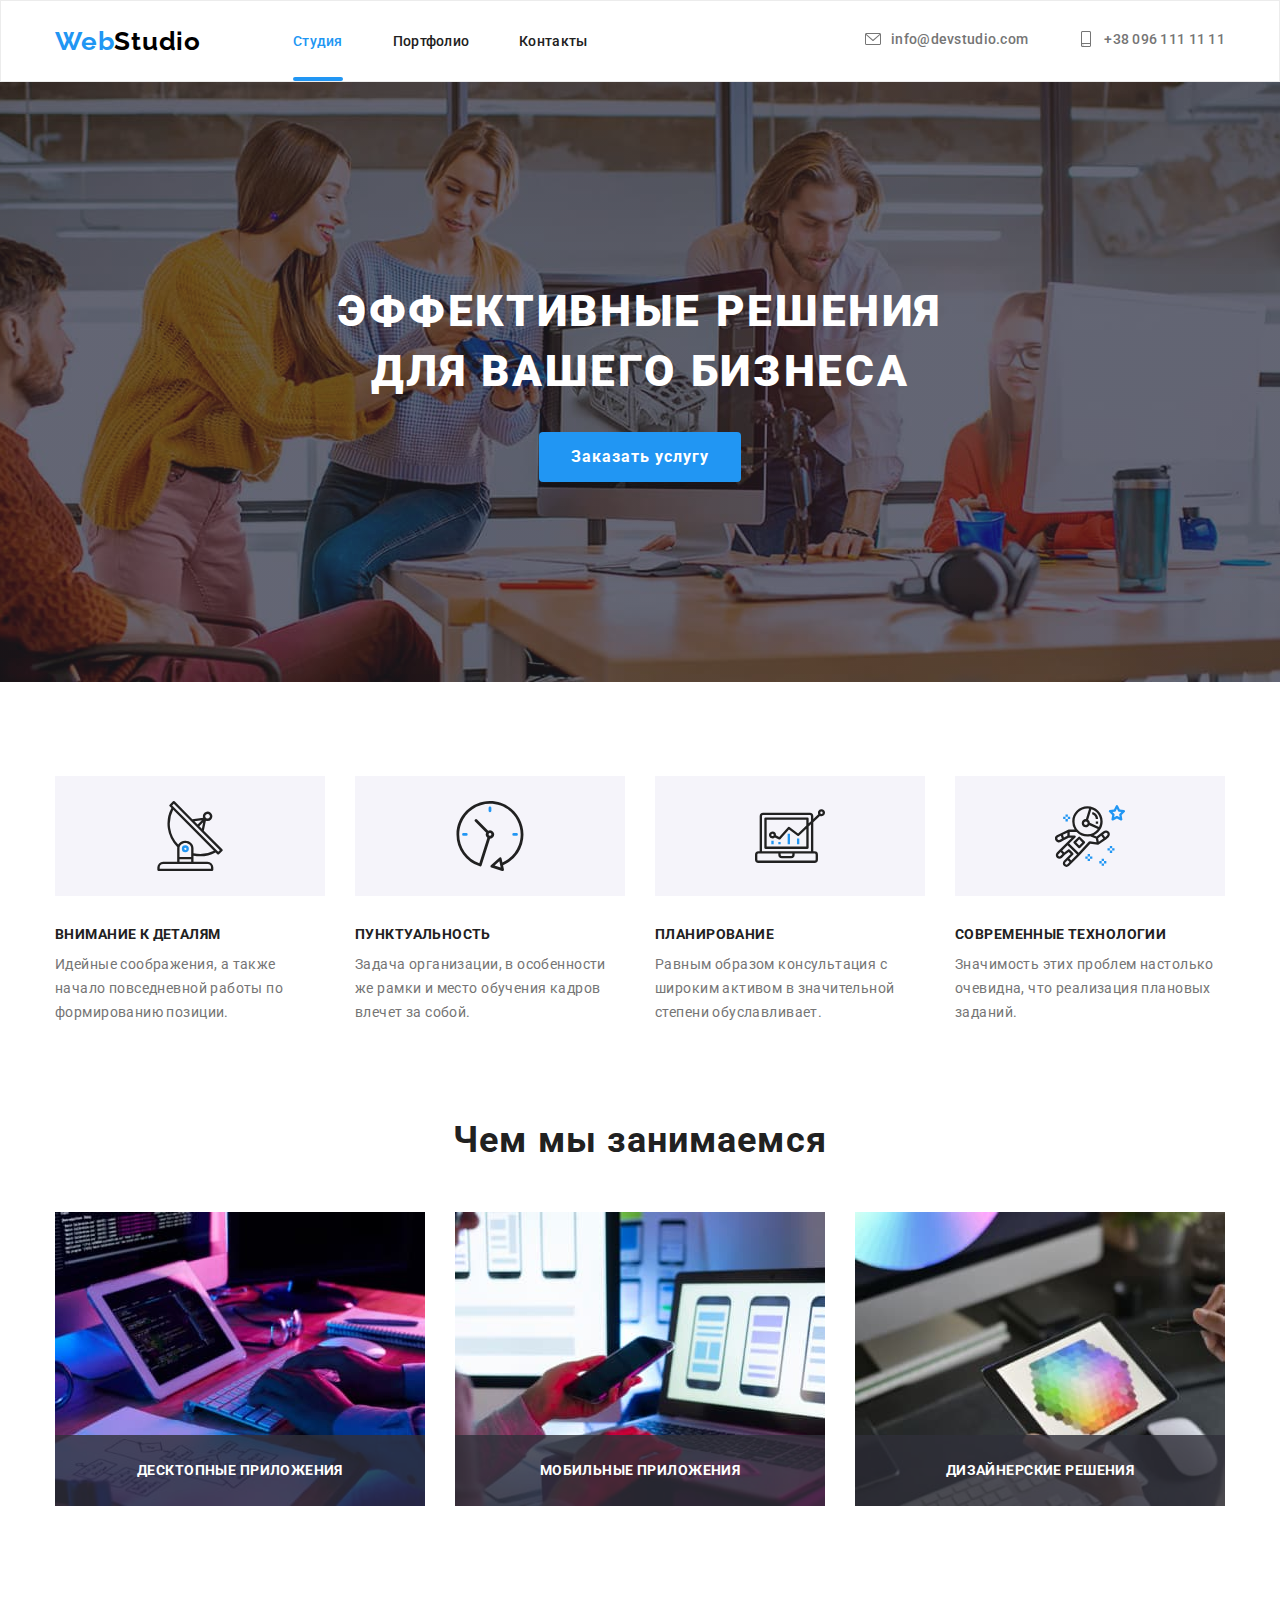
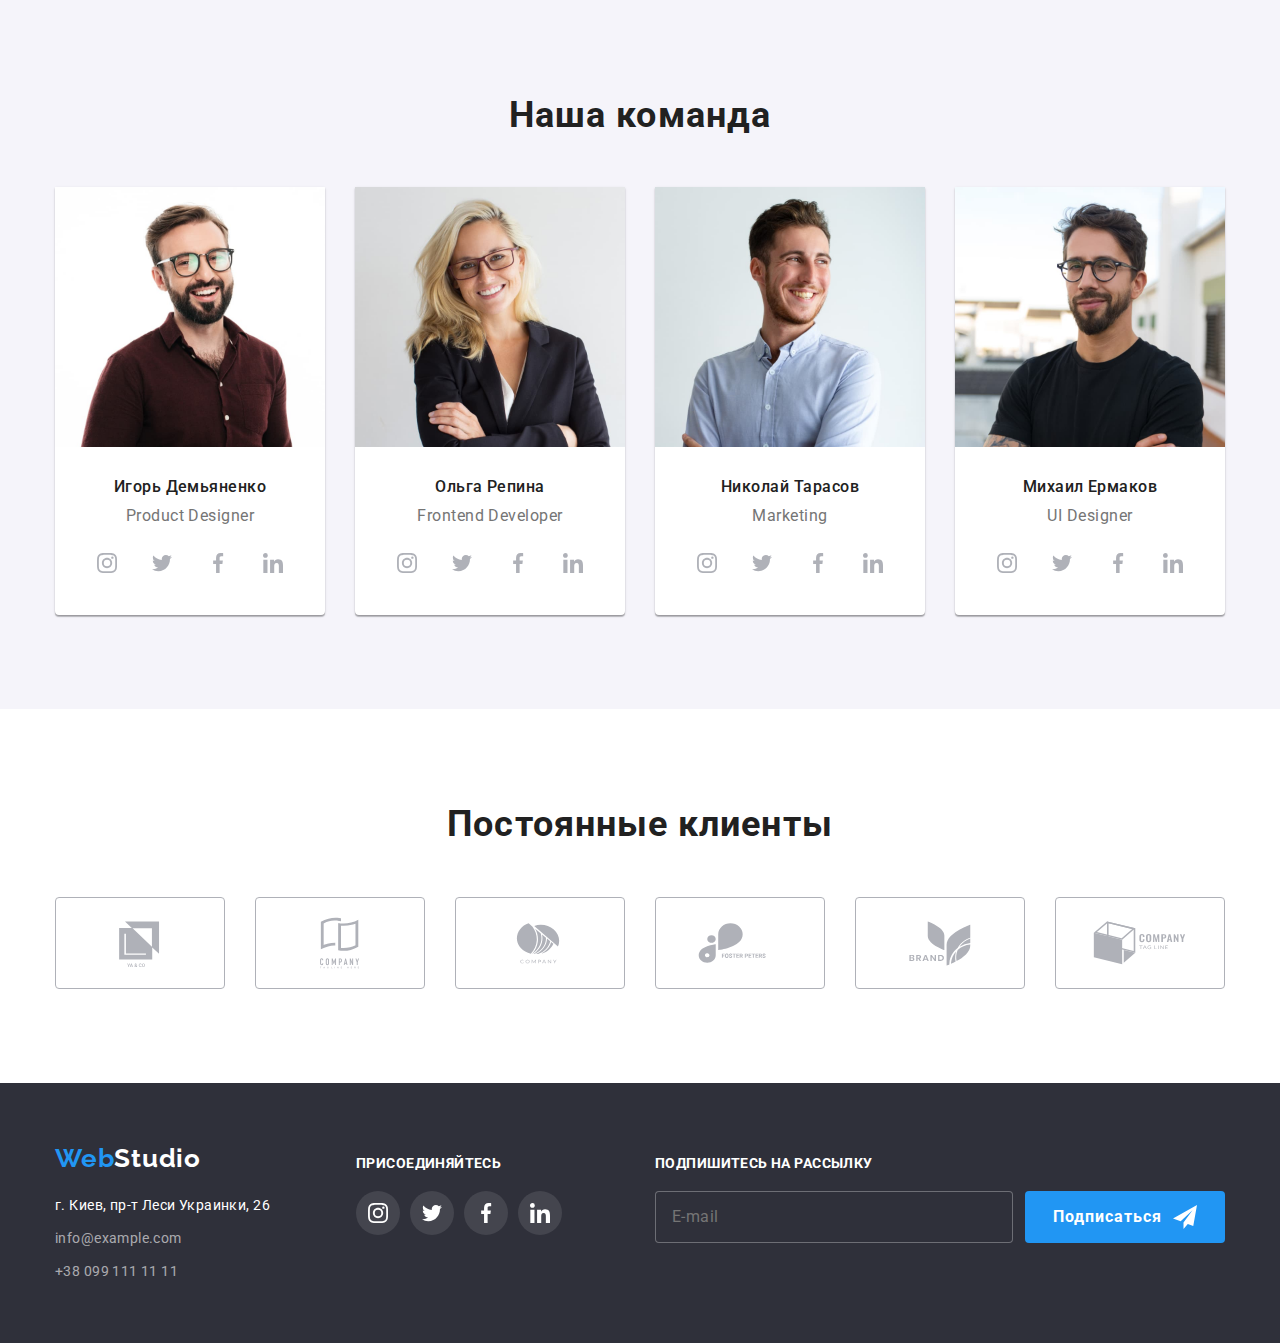
==== index.html @ d79b64d5 "Домашнее задание №7" ====
<!DOCTYPE html>
<html lang="ru">
  <head>
    <meta charset="UTF-8" />
    <meta http-equiv="X-UA-Compatible" content="IE=edge" />
    <meta name="viewport" content="width=device-width, initial-scale=1.0" />
    <title>Студия</title>
    <link
      rel="stylesheet"
      href="https://cdnjs.cloudflare.com/ajax/libs/modern-normalize/1.0.0/modern-normalize.min.css"
    />
    <link rel="stylesheet" href="./css/main.min.css" />
  </head>
  <body>
    <!-- Шапка сайта -->
    <header class="section-header">
      <div class="container container--header">
        <nav class="site-nav">
          <a href="./" class="logo"><span class="logo__web logo__web--blue">Web</span>Studio</a>
          <ul class="site-nav__links">
            <li class="site-nav__item">
              <a href="./index.html" class="site-nav__link site-nav__link--active">Студия</a>
            </li>
            <li class="site-nav__item">
              <a href="./portfolio.html" class="site-nav__link">Портфолио</a>
            </li>
            <li class="site-nav__item"><a href="" class="site-nav__link">Контакты</a></li>
          </ul>
        </nav>
        <ul class="contacts">
          <li class="contacts__item">
            <a href="mailto:info@devstudio.com" class="contacts__link">
              <svg class="contacts__envelope" width="16" height="16">
                <use href="./images/icons.svg#icon-envelope"></use>
              </svg>
              info@devstudio.com
            </a>
          </li>
          <li class="contacts__item">
            <a href="tel:+380961111111" class="contacts__link">
              <svg class="contacts__smartphone" width="16" height="16">
                <use href="./images/icons.svg#icon-smartphone"></use>
              </svg>
              +38 096 111 11 11</a
            >
          </li>
        </ul>
      </div>
    </header>
    <main>
      <section class="hero hero--overley">
        <div class="container">
          <h1 class="hero__title">
            ЭФФЕКТИВНЫЕ РЕШЕНИЯ <br />
            <span>ДЛЯ ВАШЕГО БИЗНЕСА</span>
          </h1>
          <button type="button" class="hero__button-to-order" data-modal-open>
            Заказать услугу
          </button>
        </div>
      </section>
      <section class="advantage">
        <div class="container">
          <ul class="advantage__list">
            <li class="advantage__item">
              <div class="advantage__background">
                <svg class="advantage__icon" width="70" height="70">
                  <use href="./images/icons.svg#icon-antenna"></use>
                </svg>
              </div>
              <h3 class="advantage__title">Внимание к деталям</h3>
              <p class="advantage__text">
                Идейные соображения, а также начало повседневной работы по
                формированию позиции.
              </p>
            </li>
            <li class="advantage__item">
              <div class="advantage__background">
                <svg class="advantage__icon" width="70" height="70">
                  <use href="./images/icons.svg#icon-clock"></use>
                </svg>
              </div>
              <h3 class="advantage__title">Пунктуальность</h3>
              <p class="advantage__text">
                Задача организации, в особенности же рамки и место обучения
                кадров влечет за собой.
              </p>
            </li>
            <li class="advantage__item">
              <div class="advantage__background">
                <svg class="advantage__icon" width="70" height="70">
                  <use href="./images/icons.svg#icon-diagram"></use>
                </svg>
              </div>
              <h3 class="advantage__title">Планирование</h3>
              <p class="advantage__text">
                Равным образом консультация с широким активом в значительной
                степени обуславливает.
              </p>
            </li>
            <li class="advantage__item">
              <div class="advantage__background">
                <svg class="advantage__icon" width="70" height="70">
                  <use href="./images/icons.svg#icon-astronaut"></use>
                </svg>
              </div>
              <h3 class="advantage__title">Современные технологии</h3>
              <p class="advantage__text">
                Значимость этих проблем настолько очевидна, что реализация
                плановых заданий.
              </p>
            </li>
          </ul>
        </div>
      </section>
      <section class="we-doing">
        <div class="container">
          <h2 class="we-doing__title">Чем мы занимаемся</h2>
          <ul class="we-doing__list">
            <li class="we-doing__item">
              <div class="we-doing__card">
                <img
                  class="we-doing__image"
                  src="./images/img-4.jpg"
                  alt="Компьютер"
                  width="370"
                />
                <h3 class="we-doing__name">Десктопные приложения</h3>
              </div>
            </li>
            <li class="we-doing__item">
              <div class="we-doing__card">
                <img
                  class="we-doing__image"
                  src="./images/img-5.jpg"
                  alt="Телефон"
                  width="370"
                />
                <h3 class="we-doing__name">Мобильные приложения</h3>
              </div>
            </li>
            <li class="we-doing__item">
              <div class="we-doing__card">
                <img
                  class="we-doing__image"
                  src="./images/img-6.jpg"
                  alt="Планшет"
                  width="370"
                />
                <h3 class="we-doing__name">Дизайнерские решения</h3>
              </div>
            </li>
          </ul>
        </div>
      </section>
      <section class="our-team">
        <div class="container">
          <h2 class="our-team__title">Наша команда</h2>
          <ul class="our-team__list">
            <li class="our-team__item">
              <img
                class="our-team__image"
                src="./images/img-3.jpg"
                alt="Игорь Демьяненко"
                width="270"
              />
              <div class="our-team__content">
                <h3 class="our-team__name">Игорь Демьяненко</h3>
                <p class="our-team__position">Product Designer</p>
                <ul class="social">
                  <li class="social__item">
                    <a
                      class="social__link"
                      href="https://instagram.com/"
                      aria-label="instagram"
                      target="_blank"
                    >
                      <svg class="social__icon" width="20" height="20">
                        <use href="./images/icons.svg#icon-instagram"></use>
                      </svg>
                    </a>
                  </li>
                  <li class="social__item">
                    <a
                      class="social__link"
                      href="https://twitter.com/"
                      aria-label="twitter"
                      target="_blank"
                    >
                      <svg class="social__icon" width="20" height="20">
                        <use href="./images/icons.svg#icon-twitter"></use>
                      </svg>
                    </a>
                  </li>
                  <li class="social__item">
                    <a
                      class="social__link"
                      href="https://facebook.com/"
                      aria-label="facebook"
                      target="_blank"
                    >
                      <svg class="social__icon" width="20" height="20">
                        <use href="./images/icons.svg#icon-facebook"></use>
                      </svg>
                    </a>
                  </li>
                  <li class="social__item">
                    <a
                      class="social__link"
                      href="https://linkedin.com/"
                      aria-label="linkedin"
                      target="_blank"
                    >
                      <svg class="social__icon" width="20" height="20">
                        <use href="./images/icons.svg#icon-linkedin"></use>
                      </svg>
                    </a>
                  </li>
                </ul>
              </div>
            </li>
            <li class="our-team__item">
              <img
                class="our-team__image"
                src="./images/img-2.jpg"
                alt="Ольга Репина"
                width="270"
              />
              <div class="our-team__content">
                <h3 class="our-team__name">Ольга Репина</h3>
                <p class="our-team__position">Frontend Developer</p>
                <ul class="social">
                  <li class="social__item">
                    <a
                      class="social__link"
                      href="https://instagram.com/"
                      aria-label="instagram"
                      target="_blank"
                    >
                      <svg class="social__icon" width="20" height="20">
                        <use href="./images/icons.svg#icon-instagram"></use>
                      </svg>
                    </a>
                  </li>
                  <li class="social__item">
                    <a
                      class="social__link"
                      href="https://twitter.com/"
                      aria-label="twitter"
                      target="_blank"
                    >
                      <svg class="social__icon" width="20" height="20">
                        <use href="./images/icons.svg#icon-twitter"></use>
                      </svg>
                    </a>
                  </li>
                  <li class="social__item">
                    <a
                      class="social__link"
                      href="https://facebook.com/"
                      aria-label="facebook"
                      target="_blank"
                    >
                      <svg class="social__icon" width="20" height="20">
                        <use href="./images/icons.svg#icon-facebook"></use>
                      </svg>
                    </a>
                  </li>
                  <li class="social__item">
                    <a
                      class="social__link"
                      href="https://linkedin.com/"
                      aria-label="linkedin"
                      target="_blank"
                    >
                      <svg class="social__icon" width="20" height="20">
                        <use href="./images/icons.svg#icon-linkedin"></use>
                      </svg>
                    </a>
                  </li>
                </ul>
              </div>
            </li>
            <li class="our-team__item">
              <img
                class="our-team__image"
                src="./images/img-1.jpg"
                alt="Николай Тарасов"
                width="270"
              />
              <div class="our-team__content">
                <h3 class="our-team__name">Николай Тарасов</h3>
                <p class="our-team__position">Marketing</p>
                <ul class="social">
                  <li class="social__item">
                    <a
                      class="social__link"
                      href="https://instagram.com/"
                      aria-label="instagram"
                      target="_blank"
                    >
                      <svg class="social__icon" width="20" height="20">
                        <use href="./images/icons.svg#icon-instagram"></use>
                      </svg>
                    </a>
                  </li>
                  <li class="social__item">
                    <a
                      class="social__link"
                      href="https://twitter.com/"
                      aria-label="twitter"
                      target="_blank"
                    >
                      <svg class="social__icon" width="20" height="20">
                        <use href="./images/icons.svg#icon-twitter"></use>
                      </svg>
                    </a>
                  </li>
                  <li class="social__item">
                    <a
                      class="social__link"
                      href="https://facebook.com/"
                      aria-label="facebook"
                      target="_blank"
                    >
                      <svg class="social__icon" width="20" height="20">
                        <use href="./images/icons.svg#icon-facebook"></use>
                      </svg>
                    </a>
                  </li>
                  <li class="social__item">
                    <a
                      class="social__link"
                      href="https://linkedin.com/"
                      aria-label="linkedin"
                      target="_blank"
                    >
                      <svg class="social__icon" width="20" height="20">
                        <use href="./images/icons.svg#icon-linkedin"></use>
                      </svg>
                    </a>
                  </li>
                </ul>
              </div>
            </li>
            <li class="our-team__item">
              <img
                class="our-team__image"
                src="./images/img.jpg"
                alt="Михаил Ермаков"
                width="270"
              />
              <div class="our-team__content">
                <h3 class="our-team__name">Михаил Ермаков</h3>
                <p class="our-team__position">UI Designer</p>
                <ul class="social">
                  <li class="social__item">
                    <a
                      class="social__link"
                      href="https://instagram.com/"
                      aria-label="instagram"
                      target="_blank"
                    >
                      <svg class="social__icon" width="20" height="20">
                        <use href="./images/icons.svg#icon-instagram"></use>
                      </svg>
                    </a>
                  </li>
                  <li class="social__item">
                    <a
                      class="social__link"
                      href="https://twitter.com/"
                      aria-label="twitter"
                      target="_blank"
                    >
                      <svg class="social__icon" width="20" height="20">
                        <use href="./images/icons.svg#icon-twitter"></use>
                      </svg>
                    </a>
                  </li>
                  <li class="social__item">
                    <a
                      class="social__link"
                      href="https://facebook.com/"
                      aria-label="facebook"
                      target="_blank"
                    >
                      <svg class="social__icon" width="20" height="20">
                        <use href="./images/icons.svg#icon-facebook"></use>
                      </svg>
                    </a>
                  </li>
                  <li class="social__item">
                    <a
                      class="social__link"
                      href="https://linkedin.com/"
                      aria-label="linkedin"
                      target="_blank"
                    >
                      <svg class="social__icon" width="20" height="20">
                        <use href="./images/icons.svg#icon-linkedin"></use>
                      </svg>
                    </a>
                  </li>
                </ul>
              </div>
            </li>
          </ul>
        </div>
      </section>
      <section class="our-clients">
        <div class="container">
          <h2 class="our-clients__title">Постоянные клиенты</h2>
          <ul class="our-clients__list">
            <li class="our-clients__item">
              <a class="our-clients__link" href="">
                <svg class="our-clients_icon" width="106" height="60">
                  <use href="./images/icons.svg#icon-company-1"></use>
                </svg>
              </a>
            </li>
            <li class="our-clients__item">
              <a class="our-clients__link" href="">
                <svg class="our-clients__icon" width="106" height="60">
                  <use href="./images/icons.svg#icon-company-2"></use>
                </svg>
              </a>
            </li>
            <li class="our-clients__item">
              <a class="our-clients__link" href="">
                <svg class="our-clients__icon" width="106" height="60">
                  <use href="./images/icons.svg#icon-company-3"></use>
                </svg>
              </a>
            </li>
            <li class="our-clients__item">
              <a class="our-clients__link" href="">
                <svg class="our-clients__icon" width="106" height="60">
                  <use href="./images/icons.svg#icon-company-4"></use>
                </svg>
              </a>
            </li>
            <li class="our-clients__item">
              <a class="our-clients__link" href="">
                <svg class="our-clients__icon" width="106" height="60">
                  <use href="./images/icons.svg#icon-company-5"></use>
                </svg>
              </a>
            </li>
            <li class="our-clients__item">
              <a class="our-clients__link" href="">
                <svg class="our-clients__icon" width="106" height="60">
                  <use href="./images/icons.svg#icon-company-6"></use>
                </svg>
              </a>
            </li>
          </ul>
        </div>
      </section>
    </main>
    <footer class="footer">
      <div class="container">
        <div class="footer__box">
          <div class="address-box">
            <a href="./" class="logo logo--footer"
              ><span class="logo__web logo__web--blue">Web</span><span class="logo_studio logo__studio--white">Studio</span></a
            >
            <address class="address">
              <ul class="address__list">
                <li class="address__item">
                  <p class="address__our">г. Киев, пр-т Леси Украинки, 26</p>
                </li>
                <li class="address__item">
                  <a class="address__mail" href="mailto:info@example.com"
                    >info@example.com</a
                  >
                </li>
                <li class="address__item">
                  <a class="address__tel" href="tel:+380991111111"
                    >+38 099 111 11 11</a
                  >
                </li>
              </ul>
            </address>
          </div>
          <div class="social-box">
            <h2 class="social-box__title">Присоединяйтесь</h2>
            <ul class="social social--footer">
              <li class="social__item">
                <a
                  class="social__link social__link--footer"
                  href="https://instagram.com/"
                  aria-label="instagram"
                  target="_blank"
                >
                  <svg class="social__icon" width="20" height="20">
                    <use href="./images/icons.svg#icon-instagram"></use>
                  </svg>
                </a>
              </li>
              <li class="social__item">
                <a
                  class="social__link social__link--footer"
                  href="https://twitter.com/"
                  aria-label="twitter"
                  target="_blank"
                >
                  <svg class="social__icon" width="20" height="20">
                    <use href="./images/icons.svg#icon-twitter"></use>
                  </svg>
                </a>
              </li>
              <li class="social__item">
                <a
                  class="social__link social__link--footer"
                  href="https://facebook.com/"
                  aria-label="facebook"
                  target="_blank"
                >
                  <svg class="social__icon" width="20" height="20">
                    <use href="./images/icons.svg#icon-facebook"></use>
                  </svg>
                </a>
              </li>
              <li class="social__item">
                <a
                  class="social__link social__link--footer"
                  href="https://linkedin.com/"
                  aria-label="linkedin"
                  target="_blank"
                >
                  <svg class="social__icon" width="20" height="20">
                    <use href="./images/icons.svg#icon-linkedin"></use>
                  </svg>
                </a>
              </li>
            </ul>
          </div>
          <form class="form-subscribe">
            <h2 class="form-subscribe__title">Подпишитесь на рассылку</h2>
            <div class="form-subscribe__field">
              <input
                class="form-subscribe__input"
                type="email"
                name="email"
                placeholder="E-mail"
                required
              />
              <button class="form-subscribe__button" type="submit">
                Подписаться
                <svg class="form-subscribe_icon" width="24" height="24">
                  <use href="./images/icons.svg#icon-send"></use>
                </svg>
              </button>
            </div>
          </form>
        </div>
      </div>
    </footer>
    <!-- Модалка -->
    <div class="backdrop backdrop--is-hidden" data-modal>
      <div class="modal">
        <button class="modal__btn-close" data-modal-close>
          <svg class="modal__icon-close" width="11" height="11">
            <use href="./images/icons.svg#icon-close"></use>
          </svg>
        </button>
        <form class="modal_form-order">
          <span class="modal__title">Оставьте свои данные, мы вам перезвоним</span>
          <label class="modal__form-field">
            <input class="modal__form-input" type="text" name="name" required />
            <span class="modal__form-label">Имя</span>
            <svg class="modal__form-icon" width="18" height="18">
              <use href="./images/icons.svg#icon-person"></use>
            </svg>
          </label>

          <label class="modal__form-field">
            <input class="modal__form-input" type="tel" name="tel" required />
            <span class="modal__form-label">Телефон</span>
            <svg class="modal__form-icon" width="18" height="18">
              <use href="./images/icons.svg#icon-phone"></use>
            </svg>
          </label>
          <label class="modal__form-field">
            <input class="modal__form-input" type="email" name="email" required />
            <span class="modal__form-label">Почта</span>
            <svg class="modal__form-icon" width="18" height="18">
              <use href="./images/icons.svg#icon-email"></use>
            </svg>
          </label>

          <label class="modal__comment-label" for="comment">Комментарий</label>
          <textarea
            class="modal__comment-input"
            name="comment"
            id="comment"
            placeholder="Введите текст"
          ></textarea>
          <label class="modal__form-checkbox">
            <input
              class="modal__checkbox"
              type="checkbox"
              name="policy"
              value="policy"
              required
            />
            <svg class="modal__checkbox-icon" width="16" height="15">
              <use href="./images/icons.svg#icon-check"></use>
            </svg>
            <span class="modal__checkbox-text"
              >Соглашаюсь с рассылкой и принимаю
              <a class="modal__policy-link" href="#">Условия договора</a></span
            >
          </label>
          <button class="modal__button-send" type="submit">Отправить</button>
        </form>
      </div>
    </div>

    <!-- Скрипт -->
    <script src="./js/modal.js"></script>
  </body>
</html>
---- css/main.min.css ----
@import url("https://fonts.googleapis.com/css2?family=Raleway:wght@700&family=Roboto:wght@400;500;700;900&display=swap");*{margin:0;padding:0}body{font-family:Roboto, sans-serif;color:#212121;background-color:#fff}ul{list-style:none}a{text-decoration:none;font-style:normal}.container{width:1200px;margin-left:auto;margin-right:auto;padding-left:15px;padding-right:15px}.section-header{border:1px solid #ececec}.container--header{display:-webkit-box;display:-ms-flexbox;display:flex;-webkit-box-align:center;-ms-flex-align:center;align-items:center}.site-nav{display:-webkit-box;display:-ms-flexbox;display:flex;-webkit-box-align:center;-ms-flex-align:center;align-items:center}.site-nav__links{display:-webkit-box;display:-ms-flexbox;display:flex}.site-nav__item:not(:last-child){margin-right:50px}.site-nav__link{display:block;padding-top:32px;padding-bottom:32px;font-weight:500;font-size:14px;letter-spacing:0.02em;text-align:left;color:#212121;-webkit-transition:color 250ms cubic-bezier(0.4, 0, 0.2, 1);transition:color 250ms cubic-bezier(0.4, 0, 0.2, 1)}.site-nav__link:hover,.site-nav__link:focus{color:#2196f3}.site-nav__link--active{position:relative;color:#2196f3}.site-nav__link--active::after{content:"";position:absolute;left:0;bottom:0;height:4px;width:100%;border-radius:2px;background-color:#2196f3}.logo{margin-right:93px;font-family:Raleway;font-size:26px;font-weight:bold;letter-spacing:0.03em;line-height:1.2;text-align:left;color:#000;width:145px;height:31px}.logo .logo__web--blue{color:#2196f3}.logo .logo__studio--white{color:#fff}.logo--footer{margin-right:0}.contacts{display:-webkit-box;display:-ms-flexbox;display:flex;margin-left:auto}.contacts .contacts__item:not(:last-child){margin-right:50px}.contacts .contacts__link{display:-webkit-inline-box;display:-ms-inline-flexbox;display:inline-flex;-webkit-box-align:center;-ms-flex-align:center;align-items:center;font-weight:500;font-size:14px;letter-spacing:0.02em;text-align:left;color:#757575;-webkit-transition:color 250ms cubic-bezier(0.4, 0, 0.2, 1);transition:color 250ms cubic-bezier(0.4, 0, 0.2, 1)}.contacts .contacts__envelope{fill:currentColor;margin-right:10px}.contacts .contacts__smartphone{fill:currentColor;margin-right:10px}.contacts__link:hover,.contacts__link:focus{color:#2196f3}.hero{padding-top:200px;padding-bottom:200px;text-align:center;background-color:#2f303a}.hero .hero__title{font-weight:900;font-size:44px;line-height:1.36;letter-spacing:0.06em;color:#fff}.hero .hero__button-to-order{margin-top:30px;padding:10px 32px;min-width:200px;border-radius:4px;border:none;font-family:Roboto, sans-serif;font-weight:700;font-size:16px;line-height:1.875;letter-spacing:0.06em;text-align:center;color:#fff;background-color:#2196f3;cursor:pointer}.hero--overley{max-width:1600px;height:600px;margin-left:auto;margin-right:auto;background-image:-webkit-gradient(linear, left top, right top, from(rgba(47,48,58,0.4)), to(rgba(47,48,58,0.4))),url(../../images/img-hero.jpg);background-image:linear-gradient(to right, rgba(47,48,58,0.4), rgba(47,48,58,0.4)),url(../../images/img-hero.jpg);background-repeat:no-repeat;background-position:center;background-size:cover}.advantage{padding-top:94px;padding-bottom:94px}.advantage__list{display:-webkit-box;display:-ms-flexbox;display:flex;-ms-flex-wrap:wrap;flex-wrap:wrap;margin-left:-30px;margin-bottom:-30px}.advantage__list .advantage__item{-ms-flex-preferred-size:calc(100% / 4 - 30px);flex-basis:calc(100% / 4 - 30px);margin-left:30px;margin-bottom:30px}.advantage__list .advantage__background{display:-webkit-box;display:-ms-flexbox;display:flex;-webkit-box-align:center;-ms-flex-align:center;align-items:center;-webkit-box-pack:center;-ms-flex-pack:center;justify-content:center;height:120px;width:270px;margin-bottom:30px;background-color:#f5f4fa}.advantage__list .advantage__title{margin-bottom:10px;font-weight:700;font-size:14px;text-transform:uppercase;line-height:1.2;letter-spacing:0.03em;text-align:left;color:#212121}.advantage__list .advantage__text{font-weight:400;font-size:14px;line-height:1.71;letter-spacing:0.03em;text-align:left;color:#757575}.we-doing{padding-bottom:94px}.we-doing .we-doing__title{margin-bottom:50px;font-weight:700;font-size:36px;line-height:1.2;letter-spacing:0.03em;text-align:center;color:#212121}.we-doing .we-doing__list{display:-webkit-box;display:-ms-flexbox;display:flex;-ms-flex-wrap:wrap;flex-wrap:wrap;margin-left:-30px;margin-bottom:-30px}.we-doing__list .we-doing__item{-ms-flex-preferred-size:calc(100% / 3 - 30px);flex-basis:calc(100% / 3 - 30px);margin-left:30px;margin-bottom:30px}.we-doing__item .we-doing__card{position:relative;height:100%;width:100%}.we-doing__card .we-doing__image{display:block}.we-doing__card .we-doing__name{position:absolute;left:0;bottom:0;width:100%;padding-top:27px;padding-bottom:27px;font-weight:700;font-size:14px;line-height:1.2;letter-spacing:0.03em;text-align:center;text-transform:uppercase;color:#fff;background-color:rgba(47,48,58,0.8)}.our-team{padding-top:94px;padding-bottom:94px;background-color:#f5f4fa}.our-team .our-team__title{margin-bottom:50px;font-weight:700;font-size:36px;line-height:1.2;letter-spacing:0.03em;text-align:center;color:#212121}.our-team .our-team__list{display:-webkit-box;display:-ms-flexbox;display:flex;-ms-flex-wrap:wrap;flex-wrap:wrap;margin-left:-30px;margin-bottom:-30px}.our-team__list .our-team__item{-ms-flex-preferred-size:calc(100% / 4 - 30px);flex-basis:calc(100% / 4 - 30px);margin-left:30px;margin-bottom:30px;background-color:#fff;-webkit-box-shadow:0px 1px 3px rgba(0,0,0,0.12),0px 1px 1px rgba(0,0,0,0.14),0px 2px 1px rgba(0,0,0,0.2);box-shadow:0px 1px 3px rgba(0,0,0,0.12),0px 1px 1px rgba(0,0,0,0.14),0px 2px 1px rgba(0,0,0,0.2);border-radius:0px 0px 4px 4px}.our-team__item .our-team__image{display:block;width:100%}.our-team__item .our-team__content{padding:30px}.our-team__content .our-team__name{margin-bottom:10px;font-weight:500;font-size:16px;line-height:1.2;letter-spacing:0.03em;text-align:center;color:#212121}.our-team__content .our-team__position{font-weight:400;font-size:16px;line-height:1.2;letter-spacing:0.03em;text-align:center;color:#757575}.social-box{padding-top:12px;margin-left:70px}.social-box .social-box__title{margin-bottom:20px;font-weight:700;font-size:14px;line-height:1.2;letter-spacing:0.03em;text-align:left;text-transform:uppercase;color:#fff}.social{display:-webkit-box;display:-ms-flexbox;display:flex;-webkit-box-align:center;-ms-flex-align:center;align-items:center;-webkit-box-pack:justify;-ms-flex-pack:justify;justify-content:space-between;margin-top:16px}.social--footer{display:-webkit-box;display:-ms-flexbox;display:flex;-webkit-box-align:center;-ms-flex-align:center;align-items:center;-webkit-box-pack:justify;-ms-flex-pack:justify;justify-content:space-between;margin-top:0}.social__item .social__link{display:-webkit-box;display:-ms-flexbox;display:flex;-ms-flex-item-align:center;align-self:center;-webkit-box-pack:center;-ms-flex-pack:center;justify-content:center;width:44px;height:44px;padding:12px;border-radius:50%;color:#afb1b8;-webkit-transition:color 250ms cubic-bezier(0.4, 0, 0.2, 1),background-color 250ms cubic-bezier(0.4, 0, 0.2, 1);transition:color 250ms cubic-bezier(0.4, 0, 0.2, 1),background-color 250ms cubic-bezier(0.4, 0, 0.2, 1)}.social__item .social__link--footer{display:-webkit-box;display:-ms-flexbox;display:flex;-ms-flex-item-align:center;align-self:center;-webkit-box-pack:center;-ms-flex-pack:center;justify-content:center;width:44px;height:44px;padding:12px;border-radius:50%;color:#fff;background-color:rgba(255,255,255,0.1);-webkit-transition:color 250ms cubic-bezier(0.4, 0, 0.2, 1),background-color 250ms cubic-bezier(0.4, 0, 0.2, 1);transition:color 250ms cubic-bezier(0.4, 0, 0.2, 1),background-color 250ms cubic-bezier(0.4, 0, 0.2, 1)}.social__item .social__icon{fill:currentColor}.social__item:not(:first-child){margin-left:10px}.social__link:hover,.social__link:focus{background-color:#2196f3;color:#fff}.social__link--footer:hover,.social__link--footer:focus{background-color:#2196f3;color:#fff}.our-clients{padding-top:94px;padding-bottom:94px}.our-clients .our-clients__title{margin-bottom:50px;font-weight:700;font-size:36px;line-height:1.2;letter-spacing:0.03em;text-align:center;color:#212121}.our-clients .our-clients__list{display:-webkit-box;display:-ms-flexbox;display:flex;-webkit-box-align:center;-ms-flex-align:center;align-items:center;-webkit-box-pack:justify;-ms-flex-pack:justify;justify-content:space-between}.our-clients__item .our-clients__link{display:-webkit-box;display:-ms-flexbox;display:flex;-ms-flex-item-align:center;align-self:center;-webkit-box-pack:center;-ms-flex-pack:center;justify-content:center;width:170px;height:92px;padding:16px 32px;fill:#afb1b8;border:1px solid #afb1b8;border-radius:4px;-webkit-transition:border-color 250ms cubic-bezier(0.4, 0, 0.2, 1),fill 250ms cubic-bezier(0.4, 0, 0.2, 1);transition:border-color 250ms cubic-bezier(0.4, 0, 0.2, 1),fill 250ms cubic-bezier(0.4, 0, 0.2, 1)}.our-clients__link:hover,.our-clients__link:focus{border-color:#2196f3;fill:#2196f3}.footer{padding-top:60px;padding-bottom:60px;background-color:#2f303a}.footer .footer__box{display:-webkit-box;display:-ms-flexbox;display:flex}.address-box{display:-webkit-box;display:-ms-flexbox;display:flex;-webkit-box-orient:vertical;-webkit-box-direction:normal;-ms-flex-direction:column;flex-direction:column}.address-box .address{width:231px;margin-top:20px}.address__item{font-weight:400;font-size:14px;line-height:1.71;letter-spacing:0.03em;text-align:left;font-style:normal}.address__item:not(:first-child){margin-top:9px}.address__item .address__our{color:#fff}.address__item .address__mail{color:rgba(255,255,255,0.6);-webkit-transition:color 250ms cubic-bezier(0.4, 0, 0.2, 1);transition:color 250ms cubic-bezier(0.4, 0, 0.2, 1)}.address__item .address__tel{color:rgba(255,255,255,0.6);-webkit-transition:color 250ms cubic-bezier(0.4, 0, 0.2, 1);transition:color 250ms cubic-bezier(0.4, 0, 0.2, 1)}.address__mail:hover,.address__mail:focus{color:#2196f3}.address__tel:hover,.address__tel:focus{color:#2196f3}.form-subscribe{width:100%;padding-top:12px;margin-left:93px}.form-subscribe .form-subscribe__title{margin-bottom:20px;font-weight:700;font-size:14px;line-height:1.2;letter-spacing:0.03em;text-align:left;text-transform:uppercase;color:#fff}.form-subscribe .form-subscribe__field{display:-webkit-box;display:-ms-flexbox;display:flex}.form-subscribe__field .form-subscribe__input{padding:15px 16px;min-width:358px;border-radius:4px;border:1px solid rgba(255,255,255,0.3);-webkit-box-shadow:drop-shadow(0px 4px 4px rgba(0,0,0,0.15));box-shadow:drop-shadow(0px 4px 4px rgba(0,0,0,0.15));background-color:#2f303a;outline:none;font-family:Roboto, sans-serif;font-weight:400;font-size:16px;line-height:1.25;letter-spacing:0.03em;color:rgba(255,255,255,0.6);-webkit-transition:border 250ms cubic-bezier(0.4, 0, 0.2, 1),-webkit-box-shadow 250ms cubic-bezier(0.4, 0, 0.2, 1);transition:border 250ms cubic-bezier(0.4, 0, 0.2, 1),-webkit-box-shadow 250ms cubic-bezier(0.4, 0, 0.2, 1);transition:box-shadow 250ms cubic-bezier(0.4, 0, 0.2, 1),border 250ms cubic-bezier(0.4, 0, 0.2, 1);transition:box-shadow 250ms cubic-bezier(0.4, 0, 0.2, 1),border 250ms cubic-bezier(0.4, 0, 0.2, 1),-webkit-box-shadow 250ms cubic-bezier(0.4, 0, 0.2, 1)}.form-subscribe__field .form-subscribe__button{position:relative;min-width:200px;padding:10px 28px;margin-left:12px;border-radius:4px;border:none;font-family:Roboto, sans-serif;font-weight:700;font-size:16px;line-height:2;letter-spacing:0.06em;text-align:left;color:#fff;background-color:#2196f3;cursor:pointer;-webkit-transition:-webkit-box-shadow 250ms cubic-bezier(0.4, 0, 0.2, 1);transition:-webkit-box-shadow 250ms cubic-bezier(0.4, 0, 0.2, 1);transition:box-shadow 250ms cubic-bezier(0.4, 0, 0.2, 1);transition:box-shadow 250ms cubic-bezier(0.4, 0, 0.2, 1), -webkit-box-shadow 250ms cubic-bezier(0.4, 0, 0.2, 1)}.form-subscribe__field .form-subscribe_icon{position:absolute;top:50%;right:28px;-webkit-transform:translateY(-50%);transform:translateY(-50%)}.form-subscribe__input:hover,.form-subscribe__input:focus{border:1px solid #2196f3;-webkit-box-shadow:drop-shadow(0px 4px 4px rgba(0,0,0,0.15));box-shadow:drop-shadow(0px 4px 4px rgba(0,0,0,0.15))}.form-subscribe__button:hover,.form-subscribe__button:focus{-webkit-box-shadow:0px 4px 4px rgba(0,0,0,0.15);box-shadow:0px 4px 4px rgba(0,0,0,0.15)}.backdrop{position:fixed;top:0;left:0;width:100%;height:100%;background-color:rgba(0,0,0,0.2);opacity:1;visibility:visible;-webkit-transition:opacity 250ms cubic-bezier(0.4, 0, 0.2, 1),visibility 250ms cubic-bezier(0.4, 0, 0.2, 1);transition:opacity 250ms cubic-bezier(0.4, 0, 0.2, 1),visibility 250ms cubic-bezier(0.4, 0, 0.2, 1)}.backdrop .modal{position:absolute;top:50%;left:50%;min-height:581px;min-width:528px;padding:40px;background-color:#fff;-webkit-transform:translate(-50%, -50%) scale(1);transform:translate(-50%, -50%) scale(1);opacity:1;-webkit-transition:opacity 250ms cubic-bezier(0.4, 0, 0.2, 1),-webkit-transform 250ms cubic-bezier(0.4, 0, 0.2, 1);transition:opacity 250ms cubic-bezier(0.4, 0, 0.2, 1),-webkit-transform 250ms cubic-bezier(0.4, 0, 0.2, 1);transition:transform 250ms cubic-bezier(0.4, 0, 0.2, 1),opacity 250ms cubic-bezier(0.4, 0, 0.2, 1);transition:transform 250ms cubic-bezier(0.4, 0, 0.2, 1),opacity 250ms cubic-bezier(0.4, 0, 0.2, 1),-webkit-transform 250ms cubic-bezier(0.4, 0, 0.2, 1);-webkit-box-shadow:0px 1px 3px rgba(0,0,0,0.12),0px 1px 1px rgba(0,0,0,0.14),0px 2px 1px rgba(0,0,0,0.2);box-shadow:0px 1px 3px rgba(0,0,0,0.12),0px 1px 1px rgba(0,0,0,0.14),0px 2px 1px rgba(0,0,0,0.2);border-radius:4px}.backdrop--is-hidden{visibility:hidden;opacity:0;pointer-events:none}.backdrop--is-hidden .modal{-webkit-transform:translate(-50%, -50%) scale(0.9);transform:translate(-50%, -50%) scale(0.9);opacity:0}.modal .modal__btn-close{position:absolute;top:8px;right:8px;padding:10px;border:1px solid rgba(0,0,0,0.1);border-radius:50%;background-color:#fff;cursor:pointer;fill:#000;-webkit-transition:fill 250ms cubic-bezier(0.4, 0, 0.2, 1);transition:fill 250ms cubic-bezier(0.4, 0, 0.2, 1)}.modal .modal__icon-close{display:block}.modal .modal_form-order{display:-webkit-box;display:-ms-flexbox;display:flex;-webkit-box-orient:vertical;-webkit-box-direction:normal;-ms-flex-direction:column;flex-direction:column}.modal__btn-close:hover,.modal__btn-close:focus{fill:#2196f3}.modal_form-order .modal__title{font-weight:700;font-size:20px;line-height:1.15;letter-spacing:0.03em;text-align:center;color:#212121}.modal_form-order .modal__form-field{position:relative;margin-top:28px}.modal_form-order .modal__comment-label{margin-top:10px;margin-bottom:4px;font-weight:400;font-size:12px;line-height:1.16;letter-spacing:0.01em;color:#757575}.modal_form-order .modal__comment-input{height:120px;border:1px solid rgba(33,33,33,0.2);border-radius:4px;resize:none;padding:12px 16px;outline:none;font-weight:400;font-size:12px;line-height:1.16;letter-spacing:0.01em;-webkit-transition:border 250ms cubic-bezier(0.4, 0, 0.2, 1);transition:border 250ms cubic-bezier(0.4, 0, 0.2, 1)}.modal_form-order .modal__form-checkbox{display:-webkit-box;display:-ms-flexbox;display:flex;-webkit-box-align:center;-ms-flex-align:center;align-items:center;margin-top:20px;margin-bottom:30px;margin-left:14px;margin-right:14px}.modal_form-order .modal__button-send{-ms-flex-item-align:center;-ms-grid-row-align:center;align-self:center;width:200px;padding:10px 55px;border-radius:4px;border:none;font-family:Roboto, sans-serif;font-weight:700;font-size:16px;line-height:1.87;letter-spacing:0.06em;text-align:center;color:#fff;background-color:#2196f3;cursor:pointer;-webkit-transition:-webkit-box-shadow 250ms cubic-bezier(0.4, 0, 0.2, 1);transition:-webkit-box-shadow 250ms cubic-bezier(0.4, 0, 0.2, 1);transition:box-shadow 250ms cubic-bezier(0.4, 0, 0.2, 1);transition:box-shadow 250ms cubic-bezier(0.4, 0, 0.2, 1), -webkit-box-shadow 250ms cubic-bezier(0.4, 0, 0.2, 1)}.modal__button-send:hover,.modal__button-send:focus{-webkit-box-shadow:0px 4px 4px rgba(0,0,0,0.15);box-shadow:0px 4px 4px rgba(0,0,0,0.15)}.modal__form-checkbox .modal__checkbox{position:absolute;width:1px;height:1px;margin:-1px;border:0;padding:0;clip:rect(0 0 0 0);overflow:hidden}.modal__form-checkbox .modal__checkbox-icon{display:inline-block;margin-right:7px;border:2px solid #212121;border-radius:4px;-webkit-transition:border 250ms cubic-bezier(0.4, 0, 0.2, 1);transition:border 250ms cubic-bezier(0.4, 0, 0.2, 1)}.modal__form-checkbox .modal__checkbox-text{font-weight:400;font-size:14px;line-height:1.7;letter-spacing:0.03em;color:#757575}.modal__form-checkbox .modal__checkbox-text .modal__policy-link{text-decoration:underline;color:#2196f3}.modal__checkbox:checked+.modal__checkbox-icon{border-color:transparent;background-color:#2196f3;background-size:contain;background-origin:border-box}.modal__checkbox:focus-within+.modal__checkbox-icon,.modal__checkbox:hover+.modal__checkbox-icon{display:inline-block;margin-right:7px;border:2px solid #2196f3;border-radius:4px;cursor:pointer}.modal__form-field .modal__form-input{width:100%;padding:11px 42px;border:1px solid rgba(33,33,33,0.2);border-radius:4px;outline:none;-webkit-transition:border 250ms cubic-bezier(0.4, 0, 0.2, 1);transition:border 250ms cubic-bezier(0.4, 0, 0.2, 1)}.modal__form-field .modal__form-label{position:absolute;top:-25%;left:0;-webkit-transform:translateY(-50%);transform:translateY(-50%);font-weight:400;font-size:12px;line-height:1.16;letter-spacing:0.01em;color:#757575}.modal__form-field .modal__form-icon{position:absolute;top:50%;left:0;margin-left:12px;-webkit-transform:translateY(-50%);transform:translateY(-50%);fill:#000;-webkit-transition:fill 250ms cubic-bezier(0.4, 0, 0.2, 1);transition:fill 250ms cubic-bezier(0.4, 0, 0.2, 1)}.modal__comment-input:hover,.modal__comment-input:focus{border:1px solid #2196f3}.modal__comment-input:placeholder-shown{font-family:Roboto;font-weight:400;font-size:12px;line-height:1.16;letter-spacing:0.01em;color:rgba(117,117,117,0.5);opacity:0.5}.modal__form-input:hover,.modal__form-input:focus{border:1px solid #2196f3}.modal__form-input:focus-within ~ .modal__form-icon,.modal__form-input:hover ~ .modal__form-icon{fill:#2196f3}.projects{padding-top:94px;padding-bottom:94px}.projects .projects__filter-buttons{display:-webkit-box;display:-ms-flexbox;display:flex;-ms-flex-wrap:wrap;flex-wrap:wrap;-webkit-box-align:center;-ms-flex-align:center;align-items:center;-webkit-box-pack:center;-ms-flex-pack:center;justify-content:center;margin-top:-8px;margin-left:-8px;margin-bottom:50px}.projects .projects__list{display:-webkit-box;display:-ms-flexbox;display:flex;-ms-flex-wrap:wrap;flex-wrap:wrap;margin-left:-30px;margin-bottom:-30px}.projects__item{-ms-flex-preferred-size:calc(100% / 3 - 30px);flex-basis:calc(100% / 3 - 30px);margin-left:30px;margin-bottom:30px;-webkit-transition:-webkit-box-shadow 250ms cubic-bezier(0.4, 0, 0.2, 1);transition:-webkit-box-shadow 250ms cubic-bezier(0.4, 0, 0.2, 1);transition:box-shadow 250ms cubic-bezier(0.4, 0, 0.2, 1);transition:box-shadow 250ms cubic-bezier(0.4, 0, 0.2, 1), -webkit-box-shadow 250ms cubic-bezier(0.4, 0, 0.2, 1)}.projects__item:hover,.projects__item:focus{-webkit-box-shadow:0px 1px 1px rgba(0,0,0,0.12),0px 4px 4px rgba(0,0,0,0.06),1px 4px 6px rgba(0,0,0,0.16);box-shadow:0px 1px 1px rgba(0,0,0,0.12),0px 4px 4px rgba(0,0,0,0.06),1px 4px 6px rgba(0,0,0,0.16);cursor:pointer}.projects__item:hover .projects__description,.projects__item:focus .projects__description{-webkit-transform:translateY(0);transform:translateY(0);opacity:1}.projects__item .projects__content{padding:20px 24px;border:1px solid #eee;border-top:none}.projects__item .projects__content .projects__title{margin-bottom:4px;font-weight:700;font-size:18px;line-height:2;letter-spacing:0.06em;text-align:left;color:#212121}.projects__item .projects__content .projects__text{font-weight:400;font-size:16px;line-height:1.875;letter-spacing:0.03em;text-align:left;color:#757575}.projects__item-overley{position:relative;overflow:hidden}.projects__item-overley .projects__image{display:block}.projects__item-overley .projects__description{position:absolute;left:0;bottom:0;-webkit-transform:translateY(100%);transform:translateY(100%);opacity:0;height:100%;width:100%;padding:63px 24px;background-color:rgba(33,150,243,0.9);-webkit-transition:opacity 250ms cubic-bezier(0.4, 0, 0.2, 1),-webkit-transform 250ms cubic-bezier(0.4, 0, 0.2, 1);transition:opacity 250ms cubic-bezier(0.4, 0, 0.2, 1),-webkit-transform 250ms cubic-bezier(0.4, 0, 0.2, 1);transition:transform 250ms cubic-bezier(0.4, 0, 0.2, 1),opacity 250ms cubic-bezier(0.4, 0, 0.2, 1);transition:transform 250ms cubic-bezier(0.4, 0, 0.2, 1),opacity 250ms cubic-bezier(0.4, 0, 0.2, 1),-webkit-transform 250ms cubic-bezier(0.4, 0, 0.2, 1);font-weight:400;font-size:18px;line-height:1.6;letter-spacing:0.03em;color:#fff}.projects__filter-item{margin-top:8px;margin-left:8px}.projects__filter-item .projects__filter-button{padding:6px 22px;border-radius:4px;font-family:Roboto, sans-serif;font-weight:500;font-size:16px;line-height:1.625;letter-spacing:0.03em;text-align:center;color:#212121;background-color:#f5f4fa;border-color:transparent;cursor:pointer;-webkit-transition:color 250ms cubic-bezier(0.4, 0, 0.2, 1),background-color 250ms cubic-bezier(0.4, 0, 0.2, 1),-webkit-box-shadow 250ms cubic-bezier(0.4, 0, 0.2, 1);transition:color 250ms cubic-bezier(0.4, 0, 0.2, 1),background-color 250ms cubic-bezier(0.4, 0, 0.2, 1),-webkit-box-shadow 250ms cubic-bezier(0.4, 0, 0.2, 1);transition:color 250ms cubic-bezier(0.4, 0, 0.2, 1),background-color 250ms cubic-bezier(0.4, 0, 0.2, 1),box-shadow 250ms cubic-bezier(0.4, 0, 0.2, 1);transition:color 250ms cubic-bezier(0.4, 0, 0.2, 1),background-color 250ms cubic-bezier(0.4, 0, 0.2, 1),box-shadow 250ms cubic-bezier(0.4, 0, 0.2, 1),-webkit-box-shadow 250ms cubic-bezier(0.4, 0, 0.2, 1)}.projects__filter-button:hover,.projects__filter-button:focus{color:#fff;background-color:#2196f3;-webkit-box-shadow:0px 3px 1px rgba(0,0,0,0.1),0px 1px 2px rgba(0,0,0,0.08),0px 2px 2px rgba(0,0,0,0.12);box-shadow:0px 3px 1px rgba(0,0,0,0.1),0px 1px 2px rgba(0,0,0,0.08),0px 2px 2px rgba(0,0,0,0.12)}
/*# sourceMappingURL=main.min.css.map */
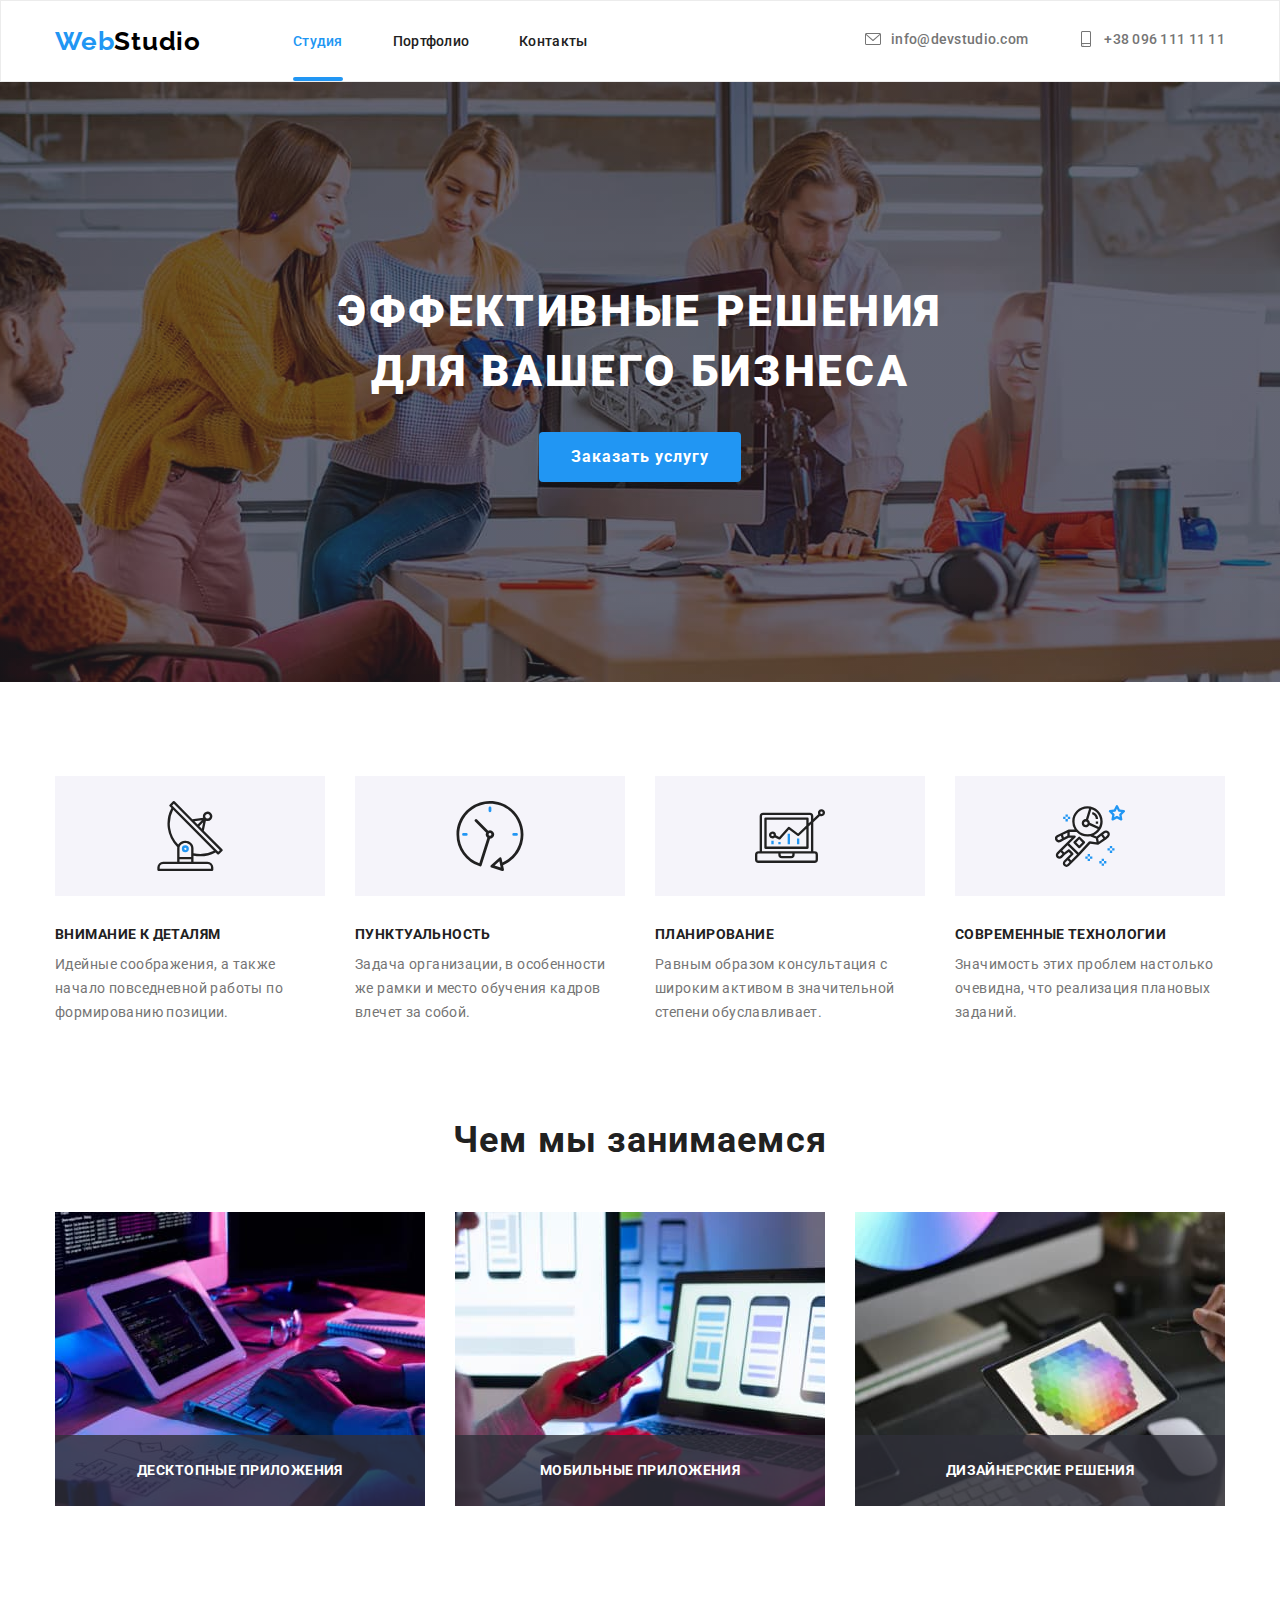
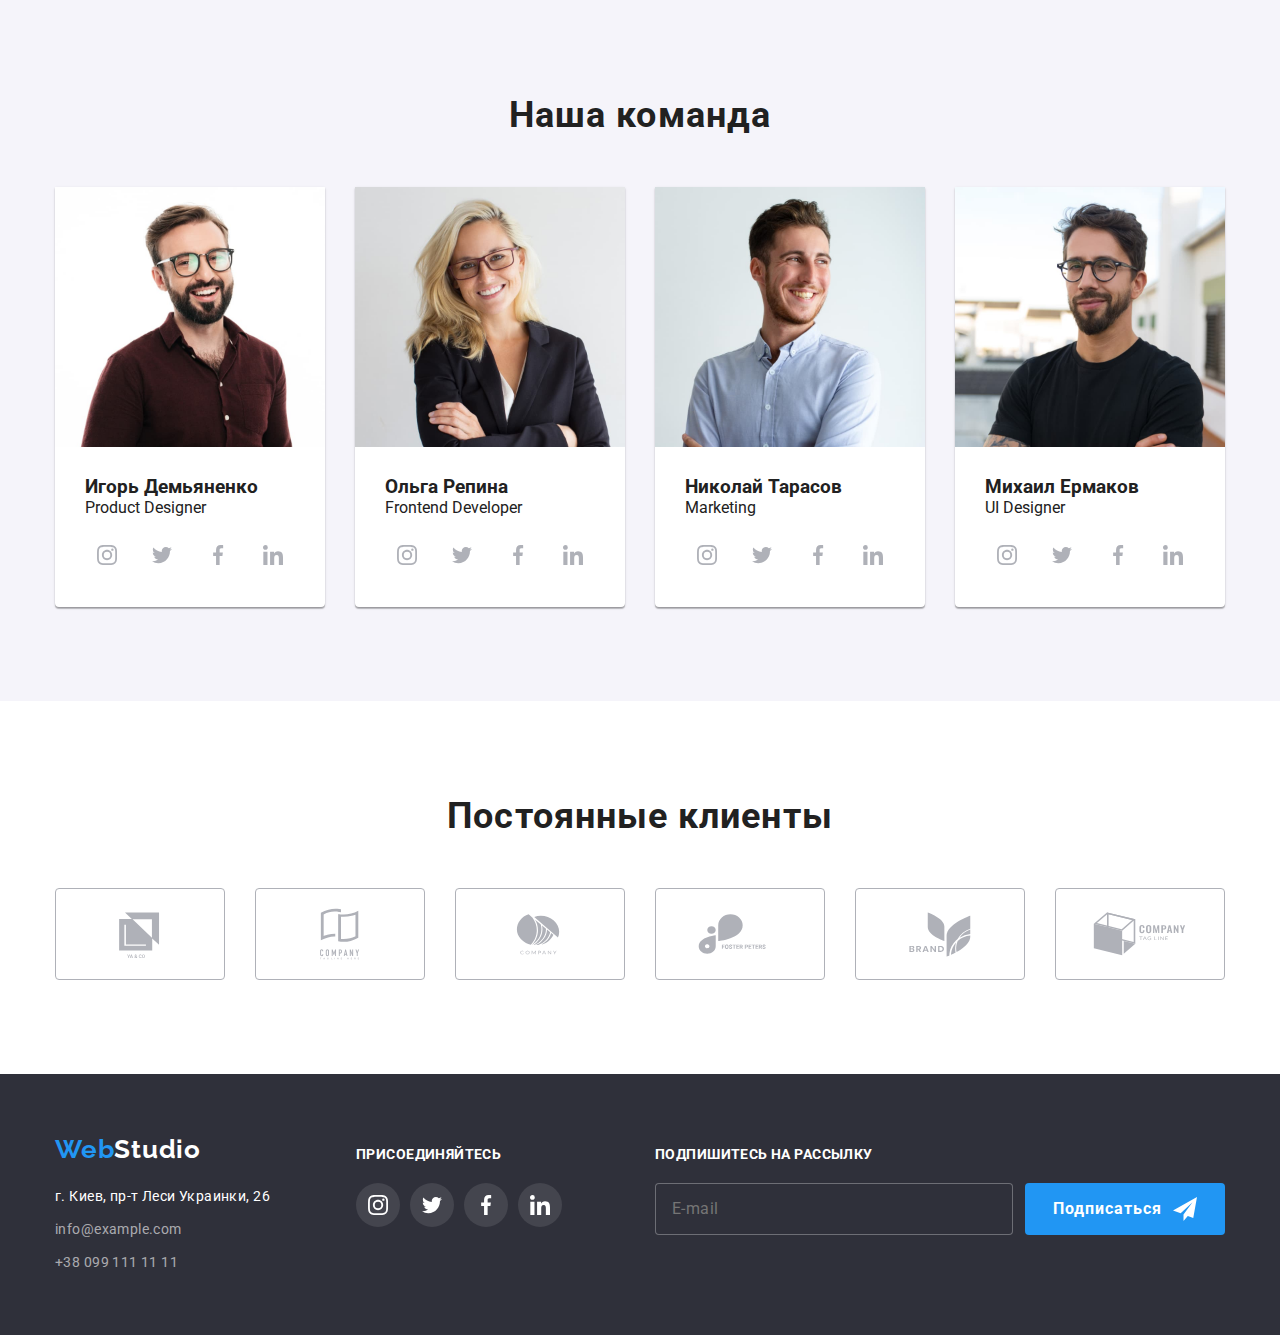
==== commit 1f1177d5: "Исправил ошибки. Выделил несколько отдельных блоков." ====
--- a/index.html
+++ b/index.html
@@ -16,15 +16,23 @@
     <header class="section-header">
       <div class="container container--header">
         <nav class="site-nav">
-          <a href="./" class="logo"><span class="logo__web logo__web--blue">Web</span>Studio</a>
+          <a href="./" class="logo"
+            ><span class="logo__web logo__web--blue">Web</span>Studio</a
+          >
           <ul class="site-nav__links">
             <li class="site-nav__item">
-              <a href="./index.html" class="site-nav__link site-nav__link--active">Студия</a>
+              <a
+                href="./index.html"
+                class="site-nav__link site-nav__link--active"
+                >Студия</a
+              >
             </li>
             <li class="site-nav__item">
               <a href="./portfolio.html" class="site-nav__link">Портфолио</a>
             </li>
-            <li class="site-nav__item"><a href="" class="site-nav__link">Контакты</a></li>
+            <li class="site-nav__item">
+              <a href="" class="site-nav__link">Контакты</a>
+            </li>
           </ul>
         </nav>
         <ul class="contacts">
@@ -61,51 +69,51 @@
       </section>
       <section class="advantage">
         <div class="container">
-          <ul class="advantage__list">
-            <li class="advantage__item">
-              <div class="advantage__background">
-                <svg class="advantage__icon" width="70" height="70">
+          <ul class="advantage-list">
+            <li class="advantage-list__item">
+              <div class="advantage-list__background">
+                <svg class="advantage-list__icon" width="70" height="70">
                   <use href="./images/icons.svg#icon-antenna"></use>
                 </svg>
               </div>
-              <h3 class="advantage__title">Внимание к деталям</h3>
-              <p class="advantage__text">
+              <h3 class="advantage-list__title">Внимание к деталям</h3>
+              <p class="advantage-list__text">
                 Идейные соображения, а также начало повседневной работы по
                 формированию позиции.
               </p>
             </li>
-            <li class="advantage__item">
-              <div class="advantage__background">
-                <svg class="advantage__icon" width="70" height="70">
+            <li class="advantage-list__item">
+              <div class="advantage-list__background">
+                <svg class="advantage-list__icon" width="70" height="70">
                   <use href="./images/icons.svg#icon-clock"></use>
                 </svg>
               </div>
-              <h3 class="advantage__title">Пунктуальность</h3>
-              <p class="advantage__text">
+              <h3 class="advantage-list__title">Пунктуальность</h3>
+              <p class="advantage-list__text">
                 Задача организации, в особенности же рамки и место обучения
                 кадров влечет за собой.
               </p>
             </li>
-            <li class="advantage__item">
-              <div class="advantage__background">
-                <svg class="advantage__icon" width="70" height="70">
+            <li class="advantage-list__item">
+              <div class="advantage-list__background">
+                <svg class="advantage-list__icon" width="70" height="70">
                   <use href="./images/icons.svg#icon-diagram"></use>
                 </svg>
               </div>
-              <h3 class="advantage__title">Планирование</h3>
-              <p class="advantage__text">
+              <h3 class="advantage-list__title">Планирование</h3>
+              <p class="advantage-list__text">
                 Равным образом консультация с широким активом в значительной
                 степени обуславливает.
               </p>
             </li>
-            <li class="advantage__item">
-              <div class="advantage__background">
-                <svg class="advantage__icon" width="70" height="70">
+            <li class="advantage-list__item">
+              <div class="advantage-list__background">
+                <svg class="advantage-list__icon" width="70" height="70">
                   <use href="./images/icons.svg#icon-astronaut"></use>
                 </svg>
               </div>
-              <h3 class="advantage__title">Современные технологии</h3>
-              <p class="advantage__text">
+              <h3 class="advantage-list__title">Современные технологии</h3>
+              <p class="advantage-list__text">
                 Значимость этих проблем настолько очевидна, что реализация
                 плановых заданий.
               </p>
@@ -116,38 +124,38 @@
       <section class="we-doing">
         <div class="container">
           <h2 class="we-doing__title">Чем мы занимаемся</h2>
-          <ul class="we-doing__list">
-            <li class="we-doing__item">
-              <div class="we-doing__card">
+          <ul class="we-doing-list">
+            <li class="we-doing-list__item">
+              <div class="we-doing-card">
                 <img
-                  class="we-doing__image"
+                  class="we-doing-card__image"
                   src="./images/img-4.jpg"
                   alt="Компьютер"
                   width="370"
                 />
-                <h3 class="we-doing__name">Десктопные приложения</h3>
-              </div>
-            </li>
-            <li class="we-doing__item">
-              <div class="we-doing__card">
+                <h3 class="we-doing-card__name">Десктопные приложения</h3>
+              </div>
+            </li>
+            <li class="we-doing-list__item">
+              <div class="we-doing-card">
                 <img
-                  class="we-doing__image"
+                  class="we-doing-card__image"
                   src="./images/img-5.jpg"
                   alt="Телефон"
                   width="370"
                 />
-                <h3 class="we-doing__name">Мобильные приложения</h3>
-              </div>
-            </li>
-            <li class="we-doing__item">
-              <div class="we-doing__card">
+                <h3 class="we-doing-card__name">Мобильные приложения</h3>
+              </div>
+            </li>
+            <li class="we-doing-list__item">
+              <div class="we-doing-card">
                 <img
-                  class="we-doing__image"
+                  class="we-doing-card__image"
                   src="./images/img-6.jpg"
                   alt="Планшет"
                   width="370"
                 />
-                <h3 class="we-doing__name">Дизайнерские решения</h3>
+                <h3 class="we-doing-card__name">Дизайнерские решения</h3>
               </div>
             </li>
           </ul>
@@ -156,17 +164,17 @@
       <section class="our-team">
         <div class="container">
           <h2 class="our-team__title">Наша команда</h2>
-          <ul class="our-team__list">
-            <li class="our-team__item">
+          <ul class="our-team-list">
+            <li class="member-card">
               <img
-                class="our-team__image"
+                class="member-card__image"
                 src="./images/img-3.jpg"
                 alt="Игорь Демьяненко"
                 width="270"
               />
-              <div class="our-team__content">
-                <h3 class="our-team__name">Игорь Демьяненко</h3>
-                <p class="our-team__position">Product Designer</p>
+              <div class="member-card__content">
+                <h3 class="member-card__name">Игорь Демьяненко</h3>
+                <p class="member-card__position">Product Designer</p>
                 <ul class="social">
                   <li class="social__item">
                     <a
@@ -219,16 +227,16 @@
                 </ul>
               </div>
             </li>
-            <li class="our-team__item">
+            <li class="member-card">
               <img
-                class="our-team__image"
+                class="member-card__image"
                 src="./images/img-2.jpg"
                 alt="Ольга Репина"
                 width="270"
               />
-              <div class="our-team__content">
-                <h3 class="our-team__name">Ольга Репина</h3>
-                <p class="our-team__position">Frontend Developer</p>
+              <div class="member-card__content">
+                <h3 class="member-card__name">Ольга Репина</h3>
+                <p class="member-card__position">Frontend Developer</p>
                 <ul class="social">
                   <li class="social__item">
                     <a
@@ -281,16 +289,16 @@
                 </ul>
               </div>
             </li>
-            <li class="our-team__item">
+            <li class="member-card">
               <img
-                class="our-team__image"
+                class="member-card__image"
                 src="./images/img-1.jpg"
                 alt="Николай Тарасов"
                 width="270"
               />
-              <div class="our-team__content">
-                <h3 class="our-team__name">Николай Тарасов</h3>
-                <p class="our-team__position">Marketing</p>
+              <div class="member-card__content">
+                <h3 class="member-card__name">Николай Тарасов</h3>
+                <p class="member-card__position">Marketing</p>
                 <ul class="social">
                   <li class="social__item">
                     <a
@@ -343,16 +351,16 @@
                 </ul>
               </div>
             </li>
-            <li class="our-team__item">
+            <li class="member-card">
               <img
-                class="our-team__image"
+                class="member-card__image"
                 src="./images/img.jpg"
                 alt="Михаил Ермаков"
                 width="270"
               />
-              <div class="our-team__content">
-                <h3 class="our-team__name">Михаил Ермаков</h3>
-                <p class="our-team__position">UI Designer</p>
+              <div class="member-card__content">
+                <h3 class="member-card__name">Михаил Ермаков</h3>
+                <p class="member-card__position">UI Designer</p>
                 <ul class="social">
                   <li class="social__item">
                     <a
@@ -411,45 +419,45 @@
       <section class="our-clients">
         <div class="container">
           <h2 class="our-clients__title">Постоянные клиенты</h2>
-          <ul class="our-clients__list">
-            <li class="our-clients__item">
-              <a class="our-clients__link" href="">
-                <svg class="our-clients_icon" width="106" height="60">
+          <ul class="our-clients-list">
+            <li class="our-clients-list__item">
+              <a class="our-clients-list__link" href="">
+                <svg class="our-clients-list_icon" width="106" height="60">
                   <use href="./images/icons.svg#icon-company-1"></use>
                 </svg>
               </a>
             </li>
-            <li class="our-clients__item">
-              <a class="our-clients__link" href="">
-                <svg class="our-clients__icon" width="106" height="60">
+            <li class="our-clients-list__item">
+              <a class="our-clients-list__link" href="">
+                <svg class="our-clients-list__icon" width="106" height="60">
                   <use href="./images/icons.svg#icon-company-2"></use>
                 </svg>
               </a>
             </li>
-            <li class="our-clients__item">
-              <a class="our-clients__link" href="">
-                <svg class="our-clients__icon" width="106" height="60">
+            <li class="our-clients-list__item">
+              <a class="our-clients-list__link" href="">
+                <svg class="our-clients-list__icon" width="106" height="60">
                   <use href="./images/icons.svg#icon-company-3"></use>
                 </svg>
               </a>
             </li>
-            <li class="our-clients__item">
-              <a class="our-clients__link" href="">
-                <svg class="our-clients__icon" width="106" height="60">
+            <li class="our-clients-list__item">
+              <a class="our-clients-list__link" href="">
+                <svg class="our-clients-list__icon" width="106" height="60">
                   <use href="./images/icons.svg#icon-company-4"></use>
                 </svg>
               </a>
             </li>
-            <li class="our-clients__item">
-              <a class="our-clients__link" href="">
-                <svg class="our-clients__icon" width="106" height="60">
+            <li class="our-clients-list__item">
+              <a class="our-clients-list__link" href="">
+                <svg class="our-clients-list__icon" width="106" height="60">
                   <use href="./images/icons.svg#icon-company-5"></use>
                 </svg>
               </a>
             </li>
-            <li class="our-clients__item">
-              <a class="our-clients__link" href="">
-                <svg class="our-clients__icon" width="106" height="60">
+            <li class="our-clients-list__item">
+              <a class="our-clients-list__link" href="">
+                <svg class="our-clients-list__icon" width="106" height="60">
                   <use href="./images/icons.svg#icon-company-6"></use>
                 </svg>
               </a>
@@ -463,20 +471,23 @@
         <div class="footer__box">
           <div class="address-box">
             <a href="./" class="logo logo--footer"
-              ><span class="logo__web logo__web--blue">Web</span><span class="logo_studio logo__studio--white">Studio</span></a
+              ><span class="logo__web logo__web--blue">Web</span
+              ><span class="logo_studio logo__studio--white">Studio</span></a
             >
             <address class="address">
-              <ul class="address__list">
-                <li class="address__item">
-                  <p class="address__our">г. Киев, пр-т Леси Украинки, 26</p>
+              <ul class="address-list">
+                <li class="address-list__item">
+                  <p class="address-list__our">
+                    г. Киев, пр-т Леси Украинки, 26
+                  </p>
                 </li>
-                <li class="address__item">
-                  <a class="address__mail" href="mailto:info@example.com"
+                <li class="address-list__item">
+                  <a class="address-list__mail" href="mailto:info@example.com"
                     >info@example.com</a
                   >
                 </li>
-                <li class="address__item">
-                  <a class="address__tel" href="tel:+380991111111"
+                <li class="address-list__item">
+                  <a class="address-list__tel" href="tel:+380991111111"
                     >+38 099 111 11 11</a
                   >
                 </li>
@@ -566,7 +577,9 @@
           </svg>
         </button>
         <form class="modal_form-order">
-          <span class="modal__title">Оставьте свои данные, мы вам перезвоним</span>
+          <span class="modal__title"
+            >Оставьте свои данные, мы вам перезвоним</span
+          >
           <label class="modal__form-field">
             <input class="modal__form-input" type="text" name="name" required />
             <span class="modal__form-label">Имя</span>
@@ -583,7 +596,12 @@
             </svg>
           </label>
           <label class="modal__form-field">
-            <input class="modal__form-input" type="email" name="email" required />
+            <input
+              class="modal__form-input"
+              type="email"
+              name="email"
+              required
+            />
             <span class="modal__form-label">Почта</span>
             <svg class="modal__form-icon" width="18" height="18">
               <use href="./images/icons.svg#icon-email"></use>
--- a/css/main.min.css
+++ b/css/main.min.css
@@ -1,2 +1,2 @@
-@import url("https://fonts.googleapis.com/css2?family=Raleway:wght@700&family=Roboto:wght@400;500;700;900&display=swap");*{margin:0;padding:0}body{font-family:Roboto, sans-serif;color:#212121;background-color:#fff}ul{list-style:none}a{text-decoration:none;font-style:normal}.container{width:1200px;margin-left:auto;margin-right:auto;padding-left:15px;padding-right:15px}.section-header{border:1px solid #ececec}.container--header{display:-webkit-box;display:-ms-flexbox;display:flex;-webkit-box-align:center;-ms-flex-align:center;align-items:center}.site-nav{display:-webkit-box;display:-ms-flexbox;display:flex;-webkit-box-align:center;-ms-flex-align:center;align-items:center}.site-nav__links{display:-webkit-box;display:-ms-flexbox;display:flex}.site-nav__item:not(:last-child){margin-right:50px}.site-nav__link{display:block;padding-top:32px;padding-bottom:32px;font-weight:500;font-size:14px;letter-spacing:0.02em;text-align:left;color:#212121;-webkit-transition:color 250ms cubic-bezier(0.4, 0, 0.2, 1);transition:color 250ms cubic-bezier(0.4, 0, 0.2, 1)}.site-nav__link:hover,.site-nav__link:focus{color:#2196f3}.site-nav__link--active{position:relative;color:#2196f3}.site-nav__link--active::after{content:"";position:absolute;left:0;bottom:0;height:4px;width:100%;border-radius:2px;background-color:#2196f3}.logo{margin-right:93px;font-family:Raleway;font-size:26px;font-weight:bold;letter-spacing:0.03em;line-height:1.2;text-align:left;color:#000;width:145px;height:31px}.logo .logo__web--blue{color:#2196f3}.logo .logo__studio--white{color:#fff}.logo--footer{margin-right:0}.contacts{display:-webkit-box;display:-ms-flexbox;display:flex;margin-left:auto}.contacts .contacts__item:not(:last-child){margin-right:50px}.contacts .contacts__link{display:-webkit-inline-box;display:-ms-inline-flexbox;display:inline-flex;-webkit-box-align:center;-ms-flex-align:center;align-items:center;font-weight:500;font-size:14px;letter-spacing:0.02em;text-align:left;color:#757575;-webkit-transition:color 250ms cubic-bezier(0.4, 0, 0.2, 1);transition:color 250ms cubic-bezier(0.4, 0, 0.2, 1)}.contacts .contacts__envelope{fill:currentColor;margin-right:10px}.contacts .contacts__smartphone{fill:currentColor;margin-right:10px}.contacts__link:hover,.contacts__link:focus{color:#2196f3}.hero{padding-top:200px;padding-bottom:200px;text-align:center;background-color:#2f303a}.hero .hero__title{font-weight:900;font-size:44px;line-height:1.36;letter-spacing:0.06em;color:#fff}.hero .hero__button-to-order{margin-top:30px;padding:10px 32px;min-width:200px;border-radius:4px;border:none;font-family:Roboto, sans-serif;font-weight:700;font-size:16px;line-height:1.875;letter-spacing:0.06em;text-align:center;color:#fff;background-color:#2196f3;cursor:pointer}.hero--overley{max-width:1600px;height:600px;margin-left:auto;margin-right:auto;background-image:-webkit-gradient(linear, left top, right top, from(rgba(47,48,58,0.4)), to(rgba(47,48,58,0.4))),url(../../images/img-hero.jpg);background-image:linear-gradient(to right, rgba(47,48,58,0.4), rgba(47,48,58,0.4)),url(../../images/img-hero.jpg);background-repeat:no-repeat;background-position:center;background-size:cover}.advantage{padding-top:94px;padding-bottom:94px}.advantage__list{display:-webkit-box;display:-ms-flexbox;display:flex;-ms-flex-wrap:wrap;flex-wrap:wrap;margin-left:-30px;margin-bottom:-30px}.advantage__list .advantage__item{-ms-flex-preferred-size:calc(100% / 4 - 30px);flex-basis:calc(100% / 4 - 30px);margin-left:30px;margin-bottom:30px}.advantage__list .advantage__background{display:-webkit-box;display:-ms-flexbox;display:flex;-webkit-box-align:center;-ms-flex-align:center;align-items:center;-webkit-box-pack:center;-ms-flex-pack:center;justify-content:center;height:120px;width:270px;margin-bottom:30px;background-color:#f5f4fa}.advantage__list .advantage__title{margin-bottom:10px;font-weight:700;font-size:14px;text-transform:uppercase;line-height:1.2;letter-spacing:0.03em;text-align:left;color:#212121}.advantage__list .advantage__text{font-weight:400;font-size:14px;line-height:1.71;letter-spacing:0.03em;text-align:left;color:#757575}.we-doing{padding-bottom:94px}.we-doing .we-doing__title{margin-bottom:50px;font-weight:700;font-size:36px;line-height:1.2;letter-spacing:0.03em;text-align:center;color:#212121}.we-doing .we-doing__list{display:-webkit-box;display:-ms-flexbox;display:flex;-ms-flex-wrap:wrap;flex-wrap:wrap;margin-left:-30px;margin-bottom:-30px}.we-doing__list .we-doing__item{-ms-flex-preferred-size:calc(100% / 3 - 30px);flex-basis:calc(100% / 3 - 30px);margin-left:30px;margin-bottom:30px}.we-doing__item .we-doing__card{position:relative;height:100%;width:100%}.we-doing__card .we-doing__image{display:block}.we-doing__card .we-doing__name{position:absolute;left:0;bottom:0;width:100%;padding-top:27px;padding-bottom:27px;font-weight:700;font-size:14px;line-height:1.2;letter-spacing:0.03em;text-align:center;text-transform:uppercase;color:#fff;background-color:rgba(47,48,58,0.8)}.our-team{padding-top:94px;padding-bottom:94px;background-color:#f5f4fa}.our-team .our-team__title{margin-bottom:50px;font-weight:700;font-size:36px;line-height:1.2;letter-spacing:0.03em;text-align:center;color:#212121}.our-team .our-team__list{display:-webkit-box;display:-ms-flexbox;display:flex;-ms-flex-wrap:wrap;flex-wrap:wrap;margin-left:-30px;margin-bottom:-30px}.our-team__list .our-team__item{-ms-flex-preferred-size:calc(100% / 4 - 30px);flex-basis:calc(100% / 4 - 30px);margin-left:30px;margin-bottom:30px;background-color:#fff;-webkit-box-shadow:0px 1px 3px rgba(0,0,0,0.12),0px 1px 1px rgba(0,0,0,0.14),0px 2px 1px rgba(0,0,0,0.2);box-shadow:0px 1px 3px rgba(0,0,0,0.12),0px 1px 1px rgba(0,0,0,0.14),0px 2px 1px rgba(0,0,0,0.2);border-radius:0px 0px 4px 4px}.our-team__item .our-team__image{display:block;width:100%}.our-team__item .our-team__content{padding:30px}.our-team__content .our-team__name{margin-bottom:10px;font-weight:500;font-size:16px;line-height:1.2;letter-spacing:0.03em;text-align:center;color:#212121}.our-team__content .our-team__position{font-weight:400;font-size:16px;line-height:1.2;letter-spacing:0.03em;text-align:center;color:#757575}.social-box{padding-top:12px;margin-left:70px}.social-box .social-box__title{margin-bottom:20px;font-weight:700;font-size:14px;line-height:1.2;letter-spacing:0.03em;text-align:left;text-transform:uppercase;color:#fff}.social{display:-webkit-box;display:-ms-flexbox;display:flex;-webkit-box-align:center;-ms-flex-align:center;align-items:center;-webkit-box-pack:justify;-ms-flex-pack:justify;justify-content:space-between;margin-top:16px}.social--footer{display:-webkit-box;display:-ms-flexbox;display:flex;-webkit-box-align:center;-ms-flex-align:center;align-items:center;-webkit-box-pack:justify;-ms-flex-pack:justify;justify-content:space-between;margin-top:0}.social__item .social__link{display:-webkit-box;display:-ms-flexbox;display:flex;-ms-flex-item-align:center;align-self:center;-webkit-box-pack:center;-ms-flex-pack:center;justify-content:center;width:44px;height:44px;padding:12px;border-radius:50%;color:#afb1b8;-webkit-transition:color 250ms cubic-bezier(0.4, 0, 0.2, 1),background-color 250ms cubic-bezier(0.4, 0, 0.2, 1);transition:color 250ms cubic-bezier(0.4, 0, 0.2, 1),background-color 250ms cubic-bezier(0.4, 0, 0.2, 1)}.social__item .social__link--footer{display:-webkit-box;display:-ms-flexbox;display:flex;-ms-flex-item-align:center;align-self:center;-webkit-box-pack:center;-ms-flex-pack:center;justify-content:center;width:44px;height:44px;padding:12px;border-radius:50%;color:#fff;background-color:rgba(255,255,255,0.1);-webkit-transition:color 250ms cubic-bezier(0.4, 0, 0.2, 1),background-color 250ms cubic-bezier(0.4, 0, 0.2, 1);transition:color 250ms cubic-bezier(0.4, 0, 0.2, 1),background-color 250ms cubic-bezier(0.4, 0, 0.2, 1)}.social__item .social__icon{fill:currentColor}.social__item:not(:first-child){margin-left:10px}.social__link:hover,.social__link:focus{background-color:#2196f3;color:#fff}.social__link--footer:hover,.social__link--footer:focus{background-color:#2196f3;color:#fff}.our-clients{padding-top:94px;padding-bottom:94px}.our-clients .our-clients__title{margin-bottom:50px;font-weight:700;font-size:36px;line-height:1.2;letter-spacing:0.03em;text-align:center;color:#212121}.our-clients .our-clients__list{display:-webkit-box;display:-ms-flexbox;display:flex;-webkit-box-align:center;-ms-flex-align:center;align-items:center;-webkit-box-pack:justify;-ms-flex-pack:justify;justify-content:space-between}.our-clients__item .our-clients__link{display:-webkit-box;display:-ms-flexbox;display:flex;-ms-flex-item-align:center;align-self:center;-webkit-box-pack:center;-ms-flex-pack:center;justify-content:center;width:170px;height:92px;padding:16px 32px;fill:#afb1b8;border:1px solid #afb1b8;border-radius:4px;-webkit-transition:border-color 250ms cubic-bezier(0.4, 0, 0.2, 1),fill 250ms cubic-bezier(0.4, 0, 0.2, 1);transition:border-color 250ms cubic-bezier(0.4, 0, 0.2, 1),fill 250ms cubic-bezier(0.4, 0, 0.2, 1)}.our-clients__link:hover,.our-clients__link:focus{border-color:#2196f3;fill:#2196f3}.footer{padding-top:60px;padding-bottom:60px;background-color:#2f303a}.footer .footer__box{display:-webkit-box;display:-ms-flexbox;display:flex}.address-box{display:-webkit-box;display:-ms-flexbox;display:flex;-webkit-box-orient:vertical;-webkit-box-direction:normal;-ms-flex-direction:column;flex-direction:column}.address-box .address{width:231px;margin-top:20px}.address__item{font-weight:400;font-size:14px;line-height:1.71;letter-spacing:0.03em;text-align:left;font-style:normal}.address__item:not(:first-child){margin-top:9px}.address__item .address__our{color:#fff}.address__item .address__mail{color:rgba(255,255,255,0.6);-webkit-transition:color 250ms cubic-bezier(0.4, 0, 0.2, 1);transition:color 250ms cubic-bezier(0.4, 0, 0.2, 1)}.address__item .address__tel{color:rgba(255,255,255,0.6);-webkit-transition:color 250ms cubic-bezier(0.4, 0, 0.2, 1);transition:color 250ms cubic-bezier(0.4, 0, 0.2, 1)}.address__mail:hover,.address__mail:focus{color:#2196f3}.address__tel:hover,.address__tel:focus{color:#2196f3}.form-subscribe{width:100%;padding-top:12px;margin-left:93px}.form-subscribe .form-subscribe__title{margin-bottom:20px;font-weight:700;font-size:14px;line-height:1.2;letter-spacing:0.03em;text-align:left;text-transform:uppercase;color:#fff}.form-subscribe .form-subscribe__field{display:-webkit-box;display:-ms-flexbox;display:flex}.form-subscribe__field .form-subscribe__input{padding:15px 16px;min-width:358px;border-radius:4px;border:1px solid rgba(255,255,255,0.3);-webkit-box-shadow:drop-shadow(0px 4px 4px rgba(0,0,0,0.15));box-shadow:drop-shadow(0px 4px 4px rgba(0,0,0,0.15));background-color:#2f303a;outline:none;font-family:Roboto, sans-serif;font-weight:400;font-size:16px;line-height:1.25;letter-spacing:0.03em;color:rgba(255,255,255,0.6);-webkit-transition:border 250ms cubic-bezier(0.4, 0, 0.2, 1),-webkit-box-shadow 250ms cubic-bezier(0.4, 0, 0.2, 1);transition:border 250ms cubic-bezier(0.4, 0, 0.2, 1),-webkit-box-shadow 250ms cubic-bezier(0.4, 0, 0.2, 1);transition:box-shadow 250ms cubic-bezier(0.4, 0, 0.2, 1),border 250ms cubic-bezier(0.4, 0, 0.2, 1);transition:box-shadow 250ms cubic-bezier(0.4, 0, 0.2, 1),border 250ms cubic-bezier(0.4, 0, 0.2, 1),-webkit-box-shadow 250ms cubic-bezier(0.4, 0, 0.2, 1)}.form-subscribe__field .form-subscribe__button{position:relative;min-width:200px;padding:10px 28px;margin-left:12px;border-radius:4px;border:none;font-family:Roboto, sans-serif;font-weight:700;font-size:16px;line-height:2;letter-spacing:0.06em;text-align:left;color:#fff;background-color:#2196f3;cursor:pointer;-webkit-transition:-webkit-box-shadow 250ms cubic-bezier(0.4, 0, 0.2, 1);transition:-webkit-box-shadow 250ms cubic-bezier(0.4, 0, 0.2, 1);transition:box-shadow 250ms cubic-bezier(0.4, 0, 0.2, 1);transition:box-shadow 250ms cubic-bezier(0.4, 0, 0.2, 1), -webkit-box-shadow 250ms cubic-bezier(0.4, 0, 0.2, 1)}.form-subscribe__field .form-subscribe_icon{position:absolute;top:50%;right:28px;-webkit-transform:translateY(-50%);transform:translateY(-50%)}.form-subscribe__input:hover,.form-subscribe__input:focus{border:1px solid #2196f3;-webkit-box-shadow:drop-shadow(0px 4px 4px rgba(0,0,0,0.15));box-shadow:drop-shadow(0px 4px 4px rgba(0,0,0,0.15))}.form-subscribe__button:hover,.form-subscribe__button:focus{-webkit-box-shadow:0px 4px 4px rgba(0,0,0,0.15);box-shadow:0px 4px 4px rgba(0,0,0,0.15)}.backdrop{position:fixed;top:0;left:0;width:100%;height:100%;background-color:rgba(0,0,0,0.2);opacity:1;visibility:visible;-webkit-transition:opacity 250ms cubic-bezier(0.4, 0, 0.2, 1),visibility 250ms cubic-bezier(0.4, 0, 0.2, 1);transition:opacity 250ms cubic-bezier(0.4, 0, 0.2, 1),visibility 250ms cubic-bezier(0.4, 0, 0.2, 1)}.backdrop .modal{position:absolute;top:50%;left:50%;min-height:581px;min-width:528px;padding:40px;background-color:#fff;-webkit-transform:translate(-50%, -50%) scale(1);transform:translate(-50%, -50%) scale(1);opacity:1;-webkit-transition:opacity 250ms cubic-bezier(0.4, 0, 0.2, 1),-webkit-transform 250ms cubic-bezier(0.4, 0, 0.2, 1);transition:opacity 250ms cubic-bezier(0.4, 0, 0.2, 1),-webkit-transform 250ms cubic-bezier(0.4, 0, 0.2, 1);transition:transform 250ms cubic-bezier(0.4, 0, 0.2, 1),opacity 250ms cubic-bezier(0.4, 0, 0.2, 1);transition:transform 250ms cubic-bezier(0.4, 0, 0.2, 1),opacity 250ms cubic-bezier(0.4, 0, 0.2, 1),-webkit-transform 250ms cubic-bezier(0.4, 0, 0.2, 1);-webkit-box-shadow:0px 1px 3px rgba(0,0,0,0.12),0px 1px 1px rgba(0,0,0,0.14),0px 2px 1px rgba(0,0,0,0.2);box-shadow:0px 1px 3px rgba(0,0,0,0.12),0px 1px 1px rgba(0,0,0,0.14),0px 2px 1px rgba(0,0,0,0.2);border-radius:4px}.backdrop--is-hidden{visibility:hidden;opacity:0;pointer-events:none}.backdrop--is-hidden .modal{-webkit-transform:translate(-50%, -50%) scale(0.9);transform:translate(-50%, -50%) scale(0.9);opacity:0}.modal .modal__btn-close{position:absolute;top:8px;right:8px;padding:10px;border:1px solid rgba(0,0,0,0.1);border-radius:50%;background-color:#fff;cursor:pointer;fill:#000;-webkit-transition:fill 250ms cubic-bezier(0.4, 0, 0.2, 1);transition:fill 250ms cubic-bezier(0.4, 0, 0.2, 1)}.modal .modal__icon-close{display:block}.modal .modal_form-order{display:-webkit-box;display:-ms-flexbox;display:flex;-webkit-box-orient:vertical;-webkit-box-direction:normal;-ms-flex-direction:column;flex-direction:column}.modal__btn-close:hover,.modal__btn-close:focus{fill:#2196f3}.modal_form-order .modal__title{font-weight:700;font-size:20px;line-height:1.15;letter-spacing:0.03em;text-align:center;color:#212121}.modal_form-order .modal__form-field{position:relative;margin-top:28px}.modal_form-order .modal__comment-label{margin-top:10px;margin-bottom:4px;font-weight:400;font-size:12px;line-height:1.16;letter-spacing:0.01em;color:#757575}.modal_form-order .modal__comment-input{height:120px;border:1px solid rgba(33,33,33,0.2);border-radius:4px;resize:none;padding:12px 16px;outline:none;font-weight:400;font-size:12px;line-height:1.16;letter-spacing:0.01em;-webkit-transition:border 250ms cubic-bezier(0.4, 0, 0.2, 1);transition:border 250ms cubic-bezier(0.4, 0, 0.2, 1)}.modal_form-order .modal__form-checkbox{display:-webkit-box;display:-ms-flexbox;display:flex;-webkit-box-align:center;-ms-flex-align:center;align-items:center;margin-top:20px;margin-bottom:30px;margin-left:14px;margin-right:14px}.modal_form-order .modal__button-send{-ms-flex-item-align:center;-ms-grid-row-align:center;align-self:center;width:200px;padding:10px 55px;border-radius:4px;border:none;font-family:Roboto, sans-serif;font-weight:700;font-size:16px;line-height:1.87;letter-spacing:0.06em;text-align:center;color:#fff;background-color:#2196f3;cursor:pointer;-webkit-transition:-webkit-box-shadow 250ms cubic-bezier(0.4, 0, 0.2, 1);transition:-webkit-box-shadow 250ms cubic-bezier(0.4, 0, 0.2, 1);transition:box-shadow 250ms cubic-bezier(0.4, 0, 0.2, 1);transition:box-shadow 250ms cubic-bezier(0.4, 0, 0.2, 1), -webkit-box-shadow 250ms cubic-bezier(0.4, 0, 0.2, 1)}.modal__button-send:hover,.modal__button-send:focus{-webkit-box-shadow:0px 4px 4px rgba(0,0,0,0.15);box-shadow:0px 4px 4px rgba(0,0,0,0.15)}.modal__form-checkbox .modal__checkbox{position:absolute;width:1px;height:1px;margin:-1px;border:0;padding:0;clip:rect(0 0 0 0);overflow:hidden}.modal__form-checkbox .modal__checkbox-icon{display:inline-block;margin-right:7px;border:2px solid #212121;border-radius:4px;-webkit-transition:border 250ms cubic-bezier(0.4, 0, 0.2, 1);transition:border 250ms cubic-bezier(0.4, 0, 0.2, 1)}.modal__form-checkbox .modal__checkbox-text{font-weight:400;font-size:14px;line-height:1.7;letter-spacing:0.03em;color:#757575}.modal__form-checkbox .modal__checkbox-text .modal__policy-link{text-decoration:underline;color:#2196f3}.modal__checkbox:checked+.modal__checkbox-icon{border-color:transparent;background-color:#2196f3;background-size:contain;background-origin:border-box}.modal__checkbox:focus-within+.modal__checkbox-icon,.modal__checkbox:hover+.modal__checkbox-icon{display:inline-block;margin-right:7px;border:2px solid #2196f3;border-radius:4px;cursor:pointer}.modal__form-field .modal__form-input{width:100%;padding:11px 42px;border:1px solid rgba(33,33,33,0.2);border-radius:4px;outline:none;-webkit-transition:border 250ms cubic-bezier(0.4, 0, 0.2, 1);transition:border 250ms cubic-bezier(0.4, 0, 0.2, 1)}.modal__form-field .modal__form-label{position:absolute;top:-25%;left:0;-webkit-transform:translateY(-50%);transform:translateY(-50%);font-weight:400;font-size:12px;line-height:1.16;letter-spacing:0.01em;color:#757575}.modal__form-field .modal__form-icon{position:absolute;top:50%;left:0;margin-left:12px;-webkit-transform:translateY(-50%);transform:translateY(-50%);fill:#000;-webkit-transition:fill 250ms cubic-bezier(0.4, 0, 0.2, 1);transition:fill 250ms cubic-bezier(0.4, 0, 0.2, 1)}.modal__comment-input:hover,.modal__comment-input:focus{border:1px solid #2196f3}.modal__comment-input:placeholder-shown{font-family:Roboto;font-weight:400;font-size:12px;line-height:1.16;letter-spacing:0.01em;color:rgba(117,117,117,0.5);opacity:0.5}.modal__form-input:hover,.modal__form-input:focus{border:1px solid #2196f3}.modal__form-input:focus-within ~ .modal__form-icon,.modal__form-input:hover ~ .modal__form-icon{fill:#2196f3}.projects{padding-top:94px;padding-bottom:94px}.projects .projects__filter-buttons{display:-webkit-box;display:-ms-flexbox;display:flex;-ms-flex-wrap:wrap;flex-wrap:wrap;-webkit-box-align:center;-ms-flex-align:center;align-items:center;-webkit-box-pack:center;-ms-flex-pack:center;justify-content:center;margin-top:-8px;margin-left:-8px;margin-bottom:50px}.projects .projects__list{display:-webkit-box;display:-ms-flexbox;display:flex;-ms-flex-wrap:wrap;flex-wrap:wrap;margin-left:-30px;margin-bottom:-30px}.projects__item{-ms-flex-preferred-size:calc(100% / 3 - 30px);flex-basis:calc(100% / 3 - 30px);margin-left:30px;margin-bottom:30px;-webkit-transition:-webkit-box-shadow 250ms cubic-bezier(0.4, 0, 0.2, 1);transition:-webkit-box-shadow 250ms cubic-bezier(0.4, 0, 0.2, 1);transition:box-shadow 250ms cubic-bezier(0.4, 0, 0.2, 1);transition:box-shadow 250ms cubic-bezier(0.4, 0, 0.2, 1), -webkit-box-shadow 250ms cubic-bezier(0.4, 0, 0.2, 1)}.projects__item:hover,.projects__item:focus{-webkit-box-shadow:0px 1px 1px rgba(0,0,0,0.12),0px 4px 4px rgba(0,0,0,0.06),1px 4px 6px rgba(0,0,0,0.16);box-shadow:0px 1px 1px rgba(0,0,0,0.12),0px 4px 4px rgba(0,0,0,0.06),1px 4px 6px rgba(0,0,0,0.16);cursor:pointer}.projects__item:hover .projects__description,.projects__item:focus .projects__description{-webkit-transform:translateY(0);transform:translateY(0);opacity:1}.projects__item .projects__content{padding:20px 24px;border:1px solid #eee;border-top:none}.projects__item .projects__content .projects__title{margin-bottom:4px;font-weight:700;font-size:18px;line-height:2;letter-spacing:0.06em;text-align:left;color:#212121}.projects__item .projects__content .projects__text{font-weight:400;font-size:16px;line-height:1.875;letter-spacing:0.03em;text-align:left;color:#757575}.projects__item-overley{position:relative;overflow:hidden}.projects__item-overley .projects__image{display:block}.projects__item-overley .projects__description{position:absolute;left:0;bottom:0;-webkit-transform:translateY(100%);transform:translateY(100%);opacity:0;height:100%;width:100%;padding:63px 24px;background-color:rgba(33,150,243,0.9);-webkit-transition:opacity 250ms cubic-bezier(0.4, 0, 0.2, 1),-webkit-transform 250ms cubic-bezier(0.4, 0, 0.2, 1);transition:opacity 250ms cubic-bezier(0.4, 0, 0.2, 1),-webkit-transform 250ms cubic-bezier(0.4, 0, 0.2, 1);transition:transform 250ms cubic-bezier(0.4, 0, 0.2, 1),opacity 250ms cubic-bezier(0.4, 0, 0.2, 1);transition:transform 250ms cubic-bezier(0.4, 0, 0.2, 1),opacity 250ms cubic-bezier(0.4, 0, 0.2, 1),-webkit-transform 250ms cubic-bezier(0.4, 0, 0.2, 1);font-weight:400;font-size:18px;line-height:1.6;letter-spacing:0.03em;color:#fff}.projects__filter-item{margin-top:8px;margin-left:8px}.projects__filter-item .projects__filter-button{padding:6px 22px;border-radius:4px;font-family:Roboto, sans-serif;font-weight:500;font-size:16px;line-height:1.625;letter-spacing:0.03em;text-align:center;color:#212121;background-color:#f5f4fa;border-color:transparent;cursor:pointer;-webkit-transition:color 250ms cubic-bezier(0.4, 0, 0.2, 1),background-color 250ms cubic-bezier(0.4, 0, 0.2, 1),-webkit-box-shadow 250ms cubic-bezier(0.4, 0, 0.2, 1);transition:color 250ms cubic-bezier(0.4, 0, 0.2, 1),background-color 250ms cubic-bezier(0.4, 0, 0.2, 1),-webkit-box-shadow 250ms cubic-bezier(0.4, 0, 0.2, 1);transition:color 250ms cubic-bezier(0.4, 0, 0.2, 1),background-color 250ms cubic-bezier(0.4, 0, 0.2, 1),box-shadow 250ms cubic-bezier(0.4, 0, 0.2, 1);transition:color 250ms cubic-bezier(0.4, 0, 0.2, 1),background-color 250ms cubic-bezier(0.4, 0, 0.2, 1),box-shadow 250ms cubic-bezier(0.4, 0, 0.2, 1),-webkit-box-shadow 250ms cubic-bezier(0.4, 0, 0.2, 1)}.projects__filter-button:hover,.projects__filter-button:focus{color:#fff;background-color:#2196f3;-webkit-box-shadow:0px 3px 1px rgba(0,0,0,0.1),0px 1px 2px rgba(0,0,0,0.08),0px 2px 2px rgba(0,0,0,0.12);box-shadow:0px 3px 1px rgba(0,0,0,0.1),0px 1px 2px rgba(0,0,0,0.08),0px 2px 2px rgba(0,0,0,0.12)}
+@import url("https://fonts.googleapis.com/css2?family=Raleway:wght@700&family=Roboto:wght@400;500;700;900&display=swap");*{margin:0;padding:0}body{font-family:Roboto, sans-serif;color:#212121;background-color:#fff}ul{list-style:none}a{text-decoration:none;font-style:normal}.container{width:1200px;margin-left:auto;margin-right:auto;padding-left:15px;padding-right:15px}.section-header{border:1px solid #ececec}.container--header{display:flex;align-items:center}.site-nav{display:flex;align-items:center}.site-nav__links{display:flex}.site-nav__item:not(:last-child){margin-right:50px}.site-nav__link{display:block;padding-top:32px;padding-bottom:32px;font-weight:500;font-size:14px;letter-spacing:0.02em;text-align:left;color:#212121;transition:color 250ms cubic-bezier(0.4, 0, 0.2, 1)}.site-nav__link:hover,.site-nav__link:focus{color:#2196f3}.site-nav__link--active{position:relative;color:#2196f3}.site-nav__link--active::after{content:"";position:absolute;left:0;bottom:0;height:4px;width:100%;border-radius:2px;background-color:#2196f3}.logo{margin-right:93px;font-family:Raleway;font-size:26px;font-weight:bold;letter-spacing:0.03em;line-height:1.2;text-align:left;color:#000;width:145px;height:31px}.logo .logo__web--blue{color:#2196f3}.logo .logo__studio--white{color:#fff}.logo--footer{margin-right:0}.contacts{display:flex;margin-left:auto}.contacts .contacts__item:not(:last-child){margin-right:50px}.contacts .contacts__link{display:inline-flex;align-items:center;font-weight:500;font-size:14px;letter-spacing:0.02em;text-align:left;color:#757575;transition:color 250ms cubic-bezier(0.4, 0, 0.2, 1)}.contacts .contacts__envelope{fill:currentColor;margin-right:10px}.contacts .contacts__smartphone{fill:currentColor;margin-right:10px}.contacts__link:hover,.contacts__link:focus{color:#2196f3}.hero{padding-top:200px;padding-bottom:200px;text-align:center;background-color:#2f303a}.hero .hero__title{font-weight:900;font-size:44px;line-height:1.36;letter-spacing:0.06em;color:#fff}.hero .hero__button-to-order{margin-top:30px;padding:10px 32px;min-width:200px;border-radius:4px;border:none;font-family:Roboto, sans-serif;font-weight:700;font-size:16px;line-height:1.875;letter-spacing:0.06em;text-align:center;color:#fff;background-color:#2196f3;cursor:pointer}.hero--overley{max-width:1600px;height:600px;margin-left:auto;margin-right:auto;background-image:linear-gradient(to right, rgba(47,48,58,0.4), rgba(47,48,58,0.4)),url(../images/img-hero.jpg);background-repeat:no-repeat;background-position:center;background-size:cover}.advantage{padding-top:94px;padding-bottom:94px}.advantage-list{display:flex;flex-wrap:wrap;margin-left:-30px;margin-bottom:-30px}.advantage-list .advantage-list__item{flex-basis:calc(100% / 4 - 30px);margin-left:30px;margin-bottom:30px}.advantage-list .advantage-list__background{display:flex;align-items:center;justify-content:center;height:120px;width:270px;margin-bottom:30px;background-color:#f5f4fa}.advantage-list .advantage-list__title{margin-bottom:10px;font-weight:700;font-size:14px;text-transform:uppercase;line-height:1.2;letter-spacing:0.03em;text-align:left;color:#212121}.advantage-list .advantage-list__text{font-weight:400;font-size:14px;line-height:1.71;letter-spacing:0.03em;text-align:left;color:#757575}.we-doing{padding-bottom:94px}.we-doing .we-doing__title{margin-bottom:50px;font-weight:700;font-size:36px;line-height:1.2;letter-spacing:0.03em;text-align:center;color:#212121}.we-doing .we-doing-list{display:flex;flex-wrap:wrap;margin-left:-30px;margin-bottom:-30px}.we-doing-list .we-doing-list__item{flex-basis:calc(100% / 3 - 30px);margin-left:30px;margin-bottom:30px}.we-doing-list__item .we-doing-card{position:relative;height:100%;width:100%}.we-doing-card .we-doing-card__image{display:block}.we-doing-card .we-doing-card__name{position:absolute;left:0;bottom:0;width:100%;padding-top:27px;padding-bottom:27px;font-weight:700;font-size:14px;line-height:1.2;letter-spacing:0.03em;text-align:center;text-transform:uppercase;color:#fff;background-color:rgba(47,48,58,0.8)}.our-team{padding-top:94px;padding-bottom:94px;background-color:#f5f4fa}.our-team .our-team__title{margin-bottom:50px;font-weight:700;font-size:36px;line-height:1.2;letter-spacing:0.03em;text-align:center;color:#212121}.our-team .our-team-list{display:flex;flex-wrap:wrap;margin-left:-30px;margin-bottom:-30px}.our-team-list .member-card{flex-basis:calc(100% / 4 - 30px);margin-left:30px;margin-bottom:30px;background-color:#fff;box-shadow:0px 1px 3px rgba(0,0,0,0.12),0px 1px 1px rgba(0,0,0,0.14),0px 2px 1px rgba(0,0,0,0.2);border-radius:0px 0px 4px 4px}.member-card .member-card__image{display:block;width:100%}.member-card .member-card__content{padding:30px}.our-team__content .member-card__name{margin-bottom:10px;font-weight:500;font-size:16px;line-height:1.2;letter-spacing:0.03em;text-align:center;color:#212121}.our-team__content .member-card__position{font-weight:400;font-size:16px;line-height:1.2;letter-spacing:0.03em;text-align:center;color:#757575}.social-box{padding-top:12px;margin-left:70px}.social-box .social-box__title{margin-bottom:20px;font-weight:700;font-size:14px;line-height:1.2;letter-spacing:0.03em;text-align:left;text-transform:uppercase;color:#fff}.social{display:flex;align-items:center;justify-content:space-between;margin-top:16px}.social--footer{display:flex;align-items:center;justify-content:space-between;margin-top:0}.social__item .social__link{display:flex;align-self:center;justify-content:center;width:44px;height:44px;padding:12px;border-radius:50%;color:#afb1b8;transition:color 250ms cubic-bezier(0.4, 0, 0.2, 1),background-color 250ms cubic-bezier(0.4, 0, 0.2, 1)}.social__item .social__link--footer{display:flex;align-self:center;justify-content:center;width:44px;height:44px;padding:12px;border-radius:50%;color:#fff;background-color:rgba(255,255,255,0.1);transition:color 250ms cubic-bezier(0.4, 0, 0.2, 1),background-color 250ms cubic-bezier(0.4, 0, 0.2, 1)}.social__item .social__icon{fill:currentColor}.social__item:not(:first-child){margin-left:10px}.social__link:hover,.social__link:focus{background-color:#2196f3;color:#fff}.social__link--footer:hover,.social__link--footer:focus{background-color:#2196f3;color:#fff}.our-clients{padding-top:94px;padding-bottom:94px}.our-clients .our-clients__title{margin-bottom:50px;font-weight:700;font-size:36px;line-height:1.2;letter-spacing:0.03em;text-align:center;color:#212121}.our-clients .our-clients-list{display:flex;align-items:center;justify-content:space-between}.our-clients-list__item .our-clients-list__link{display:flex;align-self:center;justify-content:center;width:170px;height:92px;padding:16px 32px;fill:#afb1b8;border:1px solid #afb1b8;border-radius:4px;transition:border-color 250ms cubic-bezier(0.4, 0, 0.2, 1),fill 250ms cubic-bezier(0.4, 0, 0.2, 1)}.our-clients-list__link:hover,.our-clients-list__link:focus{border-color:#2196f3;fill:#2196f3}.footer{padding-top:60px;padding-bottom:60px;background-color:#2f303a}.footer .footer__box{display:flex}.address-box{display:flex;flex-direction:column}.address-box .address{width:231px;margin-top:20px}.address-list__item{font-weight:400;font-size:14px;line-height:1.71;letter-spacing:0.03em;text-align:left;font-style:normal}.address-list__item:not(:first-child){margin-top:9px}.address-list__item .address-list__our{color:#fff}.address-list__item .address-list__mail{color:rgba(255,255,255,0.6);transition:color 250ms cubic-bezier(0.4, 0, 0.2, 1)}.address-list__item .address-list__tel{color:rgba(255,255,255,0.6);transition:color 250ms cubic-bezier(0.4, 0, 0.2, 1)}.address-list__mail:hover,.address-list__mail:focus{color:#2196f3}.address-list__tel:hover,.address-list__tel:focus{color:#2196f3}.form-subscribe{width:100%;padding-top:12px;margin-left:93px}.form-subscribe .form-subscribe__title{margin-bottom:20px;font-weight:700;font-size:14px;line-height:1.2;letter-spacing:0.03em;text-align:left;text-transform:uppercase;color:#fff}.form-subscribe .form-subscribe__field{display:flex}.form-subscribe__field .form-subscribe__input{padding:15px 16px;min-width:358px;border-radius:4px;border:1px solid rgba(255,255,255,0.3);box-shadow:drop-shadow(0px 4px 4px rgba(0,0,0,0.15));background-color:#2f303a;outline:none;font-family:Roboto, sans-serif;font-weight:400;font-size:16px;line-height:1.25;letter-spacing:0.03em;color:rgba(255,255,255,0.6);transition:box-shadow 250ms cubic-bezier(0.4, 0, 0.2, 1),border 250ms cubic-bezier(0.4, 0, 0.2, 1)}.form-subscribe__field .form-subscribe__button{position:relative;min-width:200px;padding:10px 28px;margin-left:12px;border-radius:4px;border:none;font-family:Roboto, sans-serif;font-weight:700;font-size:16px;line-height:2;letter-spacing:0.06em;text-align:left;color:#fff;background-color:#2196f3;cursor:pointer;transition:box-shadow 250ms cubic-bezier(0.4, 0, 0.2, 1)}.form-subscribe__field .form-subscribe_icon{position:absolute;top:50%;right:28px;transform:translateY(-50%)}.form-subscribe__input:hover,.form-subscribe__input:focus{border:1px solid #2196f3;box-shadow:drop-shadow(0px 4px 4px rgba(0,0,0,0.15))}.form-subscribe__button:hover,.form-subscribe__button:focus{box-shadow:0px 4px 4px rgba(0,0,0,0.15)}.backdrop{position:fixed;top:0;left:0;width:100%;height:100%;background-color:rgba(0,0,0,0.2);opacity:1;visibility:visible;transition:opacity 250ms cubic-bezier(0.4, 0, 0.2, 1),visibility 250ms cubic-bezier(0.4, 0, 0.2, 1)}.backdrop .modal{position:absolute;top:50%;left:50%;min-height:581px;min-width:528px;padding:40px;background-color:#fff;transform:translate(-50%, -50%) scale(1);opacity:1;transition:transform 250ms cubic-bezier(0.4, 0, 0.2, 1),opacity 250ms cubic-bezier(0.4, 0, 0.2, 1);box-shadow:0px 1px 3px rgba(0,0,0,0.12),0px 1px 1px rgba(0,0,0,0.14),0px 2px 1px rgba(0,0,0,0.2);border-radius:4px}.backdrop--is-hidden{visibility:hidden;opacity:0;pointer-events:none}.backdrop--is-hidden .modal{transform:translate(-50%, -50%) scale(0.9);opacity:0}.modal .modal__btn-close{position:absolute;top:8px;right:8px;padding:10px;border:1px solid rgba(0,0,0,0.1);border-radius:50%;background-color:#fff;cursor:pointer;fill:#000;transition:fill 250ms cubic-bezier(0.4, 0, 0.2, 1)}.modal .modal__icon-close{display:block}.modal .modal_form-order{display:flex;flex-direction:column}.modal__btn-close:hover,.modal__btn-close:focus{fill:#2196f3}.modal_form-order .modal__title{font-weight:700;font-size:20px;line-height:1.15;letter-spacing:0.03em;text-align:center;color:#212121}.modal_form-order .modal__form-field{position:relative;margin-top:28px}.modal_form-order .modal__comment-label{margin-top:10px;margin-bottom:4px;font-weight:400;font-size:12px;line-height:1.16;letter-spacing:0.01em;color:#757575}.modal_form-order .modal__comment-input{height:120px;border:1px solid rgba(33,33,33,0.2);border-radius:4px;resize:none;padding:12px 16px;outline:none;font-weight:400;font-size:12px;line-height:1.16;letter-spacing:0.01em;transition:border 250ms cubic-bezier(0.4, 0, 0.2, 1)}.modal_form-order .modal__form-checkbox{display:flex;align-items:center;margin-top:20px;margin-bottom:30px;margin-left:14px;margin-right:14px}.modal_form-order .modal__button-send{align-self:center;width:200px;padding:10px 55px;border-radius:4px;border:none;font-family:Roboto, sans-serif;font-weight:700;font-size:16px;line-height:1.87;letter-spacing:0.06em;text-align:center;color:#fff;background-color:#2196f3;cursor:pointer;transition:box-shadow 250ms cubic-bezier(0.4, 0, 0.2, 1)}.modal__button-send:hover,.modal__button-send:focus{box-shadow:0px 4px 4px rgba(0,0,0,0.15)}.modal__form-checkbox .modal__checkbox{position:absolute;width:1px;height:1px;margin:-1px;border:0;padding:0;clip:rect(0 0 0 0);overflow:hidden}.modal__form-checkbox .modal__checkbox-icon{display:inline-block;margin-right:7px;border:2px solid #212121;border-radius:4px;transition:border 250ms cubic-bezier(0.4, 0, 0.2, 1)}.modal__form-checkbox .modal__checkbox-text{font-weight:400;font-size:14px;line-height:1.7;letter-spacing:0.03em;color:#757575}.modal__form-checkbox .modal__checkbox-text .modal__policy-link{text-decoration:underline;color:#2196f3}.modal__checkbox:checked+.modal__checkbox-icon{border-color:transparent;background-color:#2196f3;background-size:contain;background-origin:border-box}.modal__checkbox:focus-within+.modal__checkbox-icon,.modal__checkbox:hover+.modal__checkbox-icon{display:inline-block;margin-right:7px;border:2px solid #2196f3;border-radius:4px;cursor:pointer}.modal__form-field .modal__form-input{width:100%;padding:11px 42px;border:1px solid rgba(33,33,33,0.2);border-radius:4px;outline:none;transition:border 250ms cubic-bezier(0.4, 0, 0.2, 1)}.modal__form-field .modal__form-label{position:absolute;top:-25%;left:0;transform:translateY(-50%);font-weight:400;font-size:12px;line-height:1.16;letter-spacing:0.01em;color:#757575}.modal__form-field .modal__form-icon{position:absolute;top:50%;left:0;margin-left:12px;transform:translateY(-50%);fill:#000;transition:fill 250ms cubic-bezier(0.4, 0, 0.2, 1)}.modal__comment-input:hover,.modal__comment-input:focus{border:1px solid #2196f3}.modal__comment-input:placeholder-shown{font-family:Roboto;font-weight:400;font-size:12px;line-height:1.16;letter-spacing:0.01em;color:rgba(117,117,117,0.5);opacity:0.5}.modal__form-input:hover,.modal__form-input:focus{border:1px solid #2196f3}.modal__form-input:focus-within ~ .modal__form-icon,.modal__form-input:hover ~ .modal__form-icon{fill:#2196f3}.filter{display:flex;flex-wrap:wrap;align-items:center;justify-content:center;margin-top:-8px;margin-left:-8px;margin-bottom:50px}.filter__item{margin-top:8px;margin-left:8px}.filter__item .filter__button{padding:6px 22px;border-radius:4px;font-family:Roboto, sans-serif;font-weight:500;font-size:16px;line-height:1.625;letter-spacing:0.03em;text-align:center;color:#212121;background-color:#f5f4fa;border-color:transparent;cursor:pointer;transition:color 250ms cubic-bezier(0.4, 0, 0.2, 1),background-color 250ms cubic-bezier(0.4, 0, 0.2, 1),box-shadow 250ms cubic-bezier(0.4, 0, 0.2, 1)}.filter__button:hover,.filter__button:focus{color:#fff;background-color:#2196f3;box-shadow:0px 3px 1px rgba(0,0,0,0.1),0px 1px 2px rgba(0,0,0,0.08),0px 2px 2px rgba(0,0,0,0.12)}.projects{padding-top:94px;padding-bottom:94px}.projects .projects-list{display:flex;flex-wrap:wrap;margin-left:-30px;margin-bottom:-30px}.project-card{flex-basis:calc(100% / 3 - 30px);margin-left:30px;margin-bottom:30px;transition:box-shadow 250ms cubic-bezier(0.4, 0, 0.2, 1)}.project-card:hover,.project-card:focus{box-shadow:0px 1px 1px rgba(0,0,0,0.12),0px 4px 4px rgba(0,0,0,0.06),1px 4px 6px rgba(0,0,0,0.16);cursor:pointer}.project-card:hover .project-card__description,.project-card:focus .project-card__description{transform:translateY(0);opacity:1}.project-card .project-card__content{padding:20px 24px;border:1px solid #eee;border-top:none}.project-card .project-card__content .project-card__title{margin-bottom:4px;font-weight:700;font-size:18px;line-height:2;letter-spacing:0.06em;text-align:left;color:#212121}.project-card .project-card__content .project-card__text{font-weight:400;font-size:16px;line-height:1.875;letter-spacing:0.03em;text-align:left;color:#757575}.project-card__overley{position:relative;overflow:hidden}.project-card__overley .project-card__image{display:block}.project-card__overley .project-card__description{position:absolute;left:0;bottom:0;transform:translateY(100%);opacity:0;height:100%;width:100%;padding:63px 24px;background-color:rgba(33,150,243,0.9);transition:transform 250ms cubic-bezier(0.4, 0, 0.2, 1),opacity 250ms cubic-bezier(0.4, 0, 0.2, 1);font-weight:400;font-size:18px;line-height:1.6;letter-spacing:0.03em;color:#fff}
 /*# sourceMappingURL=main.min.css.map */